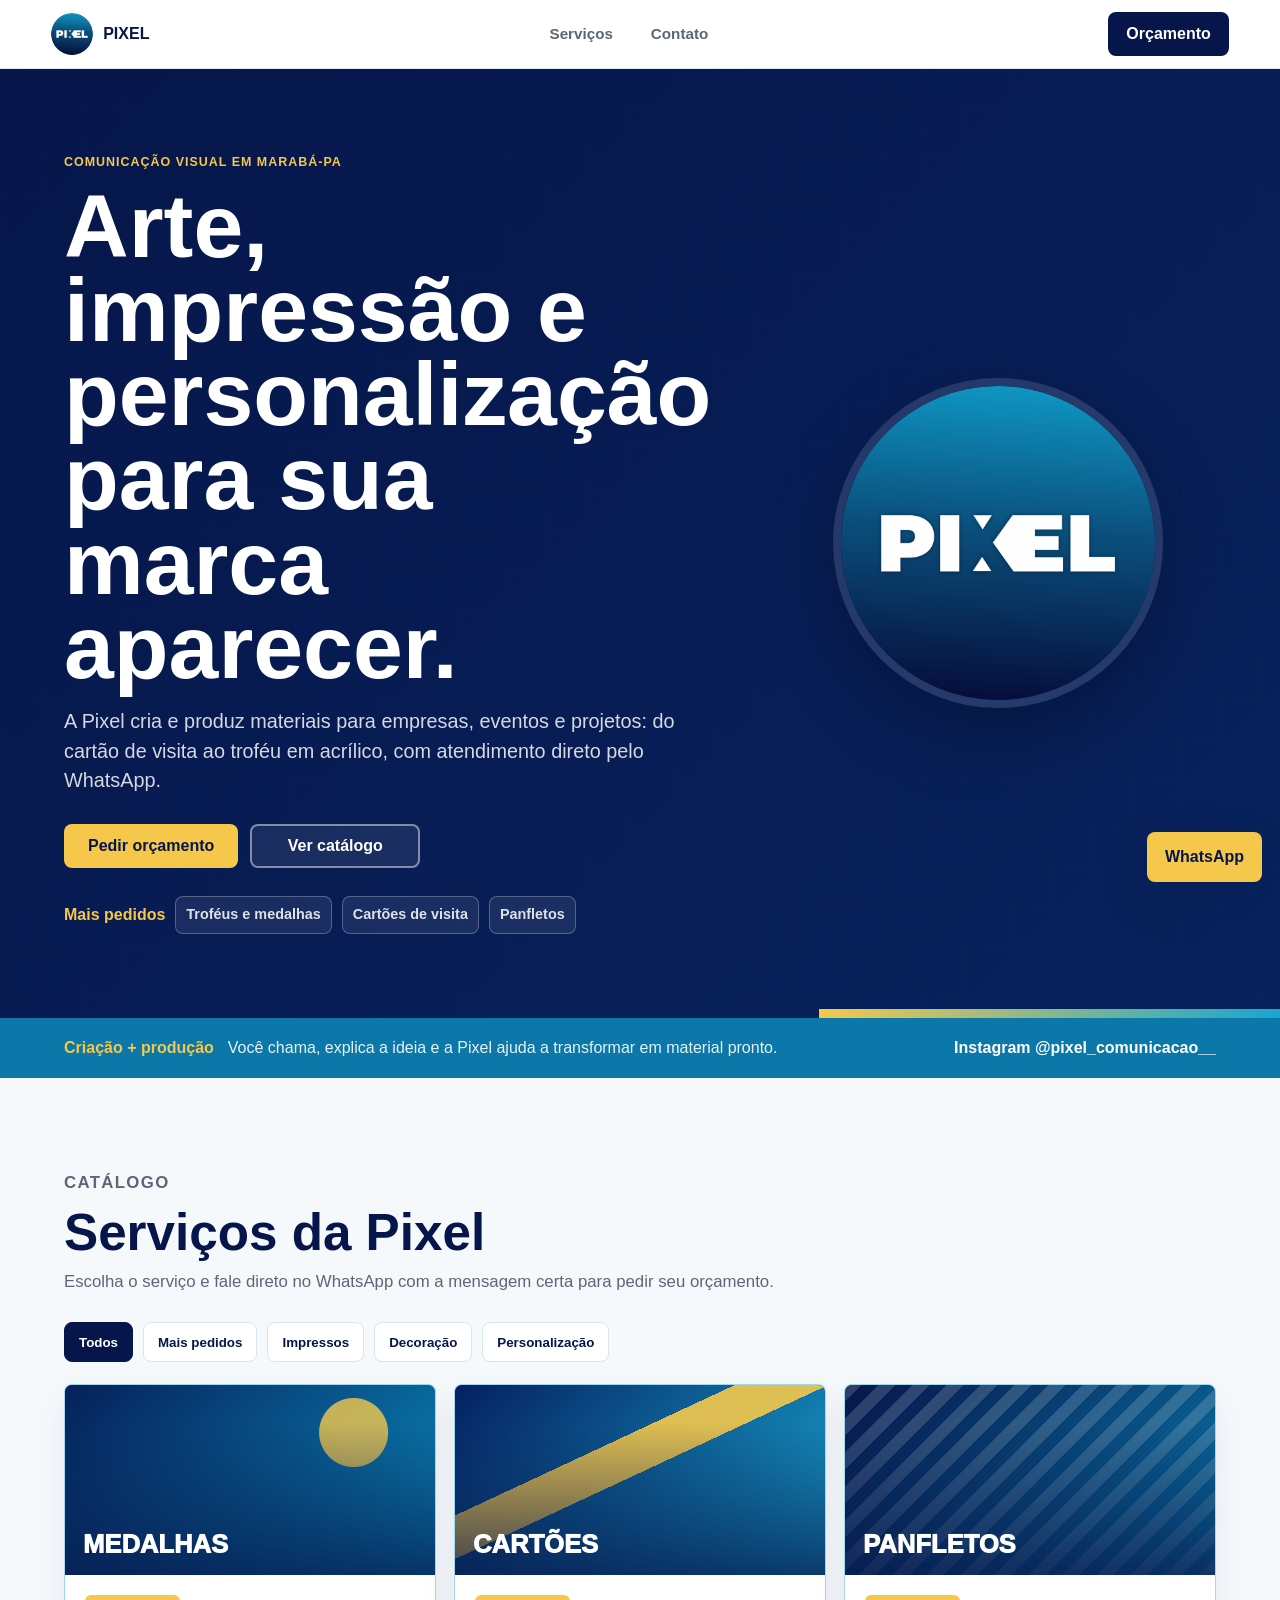
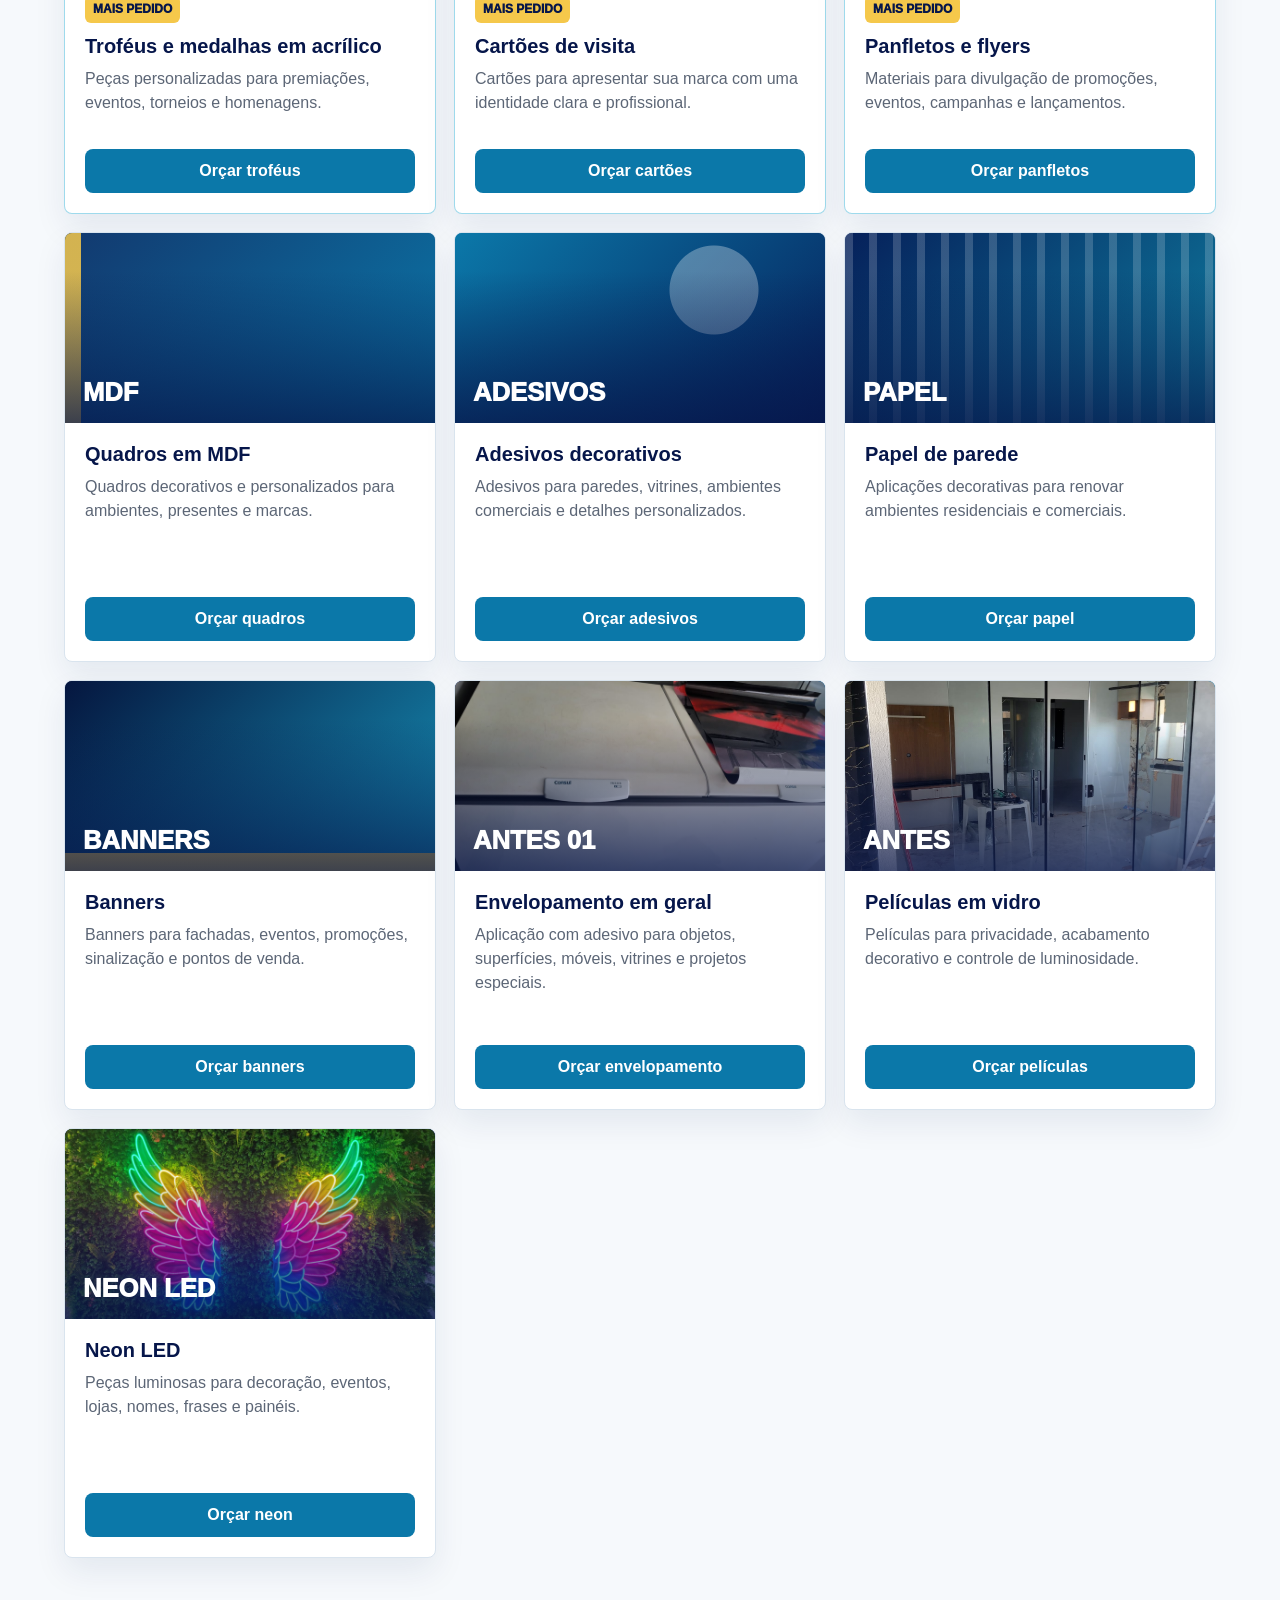
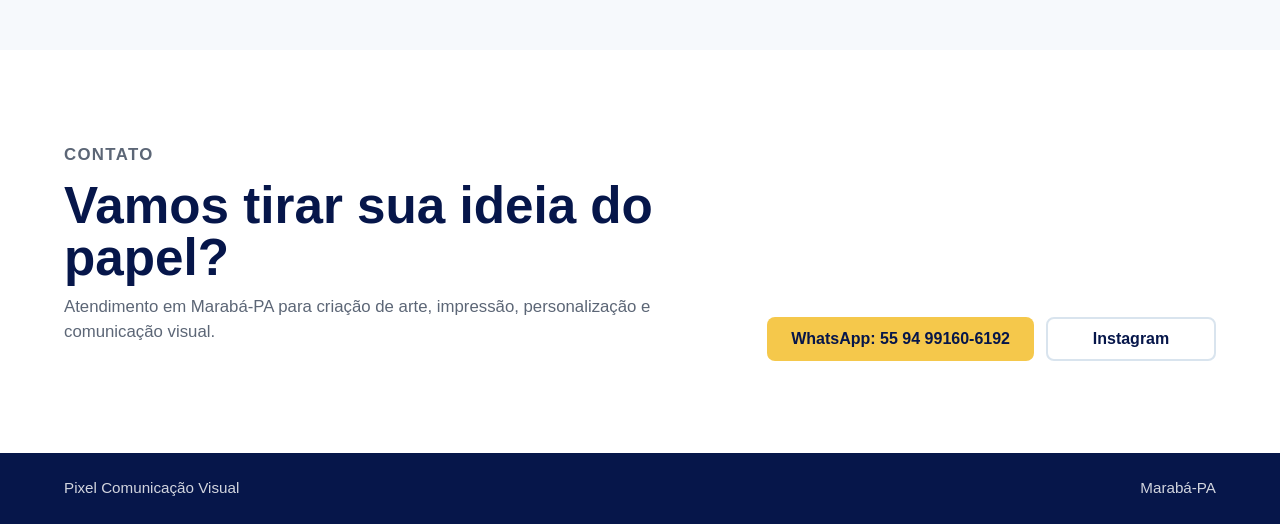
==== pixels/index.html @ 1680e347 "Add wrapping before after photos" ====
<!doctype html>
<html lang="pt-BR">
  <head>
    <meta charset="utf-8" />
    <meta name="viewport" content="width=device-width, initial-scale=1" />
    <base href="/pixels/" />
    <title>Pixel Comunicação Visual | Marabá-PA</title>
    <link rel="canonical" href="https://xnmab.tech/pixels/" />
    <meta
      name="description"
      content="Comunicação visual em Marabá-PA. Criação de arte, impressão, troféus, medalhas, cartões de visita, panfletos, adesivos, banners, envelopamento, películas e neon LED."
    />
    <meta name="theme-color" content="#06205a" />
    <meta property="og:title" content="Pixel Comunicação Visual" />
    <meta
      property="og:description"
      content="Criação, impressão e personalização para sua marca aparecer em Marabá-PA."
    />
    <meta property="og:url" content="https://xnmab.tech/pixels/" />
    <meta property="og:image" content="https://xnmab.tech/pixels/assets/logo.png" />
    <link rel="icon" href="assets/logo.png" />
    <link rel="stylesheet" href="styles.css" />
  </head>
  <body>
    <header class="site-header" aria-label="Topo do site">
      <a class="brand" href="#inicio" aria-label="Pixel Comunicação Visual">
        <img src="assets/logo.png" alt="Logo da Pixel" />
        <span>Pixel</span>
      </a>

      <nav class="main-nav" aria-label="Navegação principal">
        <a href="#servicos">Serviços</a>
        <a href="#contato">Contato</a>
      </nav>

      <a
        class="header-cta"
        href="https://wa.me/5594991606192?text=Quero%20fazer%20um%20or%C3%A7amento%20com%20a%20Pixel"
        target="_blank"
        rel="noopener"
      >
        Orçamento
      </a>
    </header>

    <main id="inicio">
      <section class="hero section-band">
        <div class="hero-content">
          <p class="eyebrow">Comunicação visual em Marabá-PA</p>
          <h1>Arte, impressão e personalização para sua marca aparecer.</h1>
          <p class="hero-copy">
            A Pixel cria e produz materiais para empresas, eventos e projetos:
            do cartão de visita ao troféu em acrílico, com atendimento direto
            pelo WhatsApp.
          </p>
          <div class="hero-actions">
            <a
              class="btn btn-primary"
              href="https://wa.me/5594991606192?text=Quero%20fazer%20um%20or%C3%A7amento%20com%20a%20Pixel"
              target="_blank"
              rel="noopener"
            >
              Pedir orçamento
            </a>
            <a class="btn btn-secondary" href="#servicos">Ver catálogo</a>
          </div>
          <div class="popular-line" aria-label="Serviços mais procurados">
            <span>Mais pedidos</span>
            <a href="#trofeus">Troféus e medalhas</a>
            <a href="#cartoes">Cartões de visita</a>
            <a href="#panfletos">Panfletos</a>
          </div>
        </div>

        <div class="hero-visual" aria-label="Identidade Pixel">
          <img src="assets/logo.png" alt="Pixel Comunicação Visual" />
        </div>
      </section>

      <section class="quick-contact section-band">
        <div>
          <strong>Criação + produção</strong>
          <span>Você chama, explica a ideia e a Pixel ajuda a transformar em material pronto.</span>
        </div>
        <a
          href="https://www.instagram.com/pixel_comunicacao__/"
          target="_blank"
          rel="noopener"
        >
          Instagram @pixel_comunicacao__
        </a>
      </section>

      <section id="servicos" class="services section-band">
        <div class="section-heading">
          <p class="eyebrow">Catálogo</p>
          <h2>Serviços da Pixel</h2>
          <p>
            Escolha o serviço e fale direto no WhatsApp com a mensagem certa
            para pedir seu orçamento.
          </p>
        </div>

        <div class="filter-bar" aria-label="Filtrar serviços">
          <button class="filter-button active" type="button" data-filter="todos">
            Todos
          </button>
          <button class="filter-button" type="button" data-filter="mais-pedidos">
            Mais pedidos
          </button>
          <button class="filter-button" type="button" data-filter="impressos">
            Impressos
          </button>
          <button class="filter-button" type="button" data-filter="decoracao">
            Decoração
          </button>
          <button class="filter-button" type="button" data-filter="personalizacao">
            Personalização
          </button>
        </div>

        <div class="service-grid">
          <article
            id="trofeus"
            class="service-card featured"
            data-category="mais-pedidos personalizacao"
          >
            <div class="service-media media-trophy" data-carousel aria-label="Fotos de troféus e medalhas">
              <div class="service-slide active">
                <span>Troféus</span>
              </div>
              <div class="service-slide">
                <span>Medalhas</span>
              </div>
              <div class="service-slide">
                <span>Acrílico</span>
              </div>
            </div>
            <div class="service-body">
              <span class="badge">Mais pedido</span>
              <h3>Troféus e medalhas em acrílico</h3>
              <p>
                Peças personalizadas para premiações, eventos, torneios e
                homenagens.
              </p>
              <a
                class="service-link"
                href="https://wa.me/5594991606192"
                target="_blank"
                rel="noopener"
                data-message="Quero fazer um orçamento de troféus e medalhas em acrílico"
              >
                Orçar troféus
              </a>
            </div>
          </article>

          <article
            id="cartoes"
            class="service-card featured"
            data-category="mais-pedidos impressos"
          >
            <div class="service-media media-card" data-carousel aria-label="Fotos de cartões de visita">
              <div class="service-slide active">
                <span>Cartões</span>
              </div>
              <div class="service-slide">
                <span>Identidade</span>
              </div>
              <div class="service-slide">
                <span>Acabamento</span>
              </div>
            </div>
            <div class="service-body">
              <span class="badge">Mais pedido</span>
              <h3>Cartões de visita</h3>
              <p>
                Cartões para apresentar sua marca com uma identidade clara e
                profissional.
              </p>
              <a
                class="service-link"
                href="https://wa.me/5594991606192"
                target="_blank"
                rel="noopener"
                data-message="Quero fazer um orçamento de cartões de visita"
              >
                Orçar cartões
              </a>
            </div>
          </article>

          <article
            id="panfletos"
            class="service-card featured"
            data-category="mais-pedidos impressos"
          >
            <div class="service-media media-flyer" data-carousel aria-label="Fotos de panfletos e flyers">
              <div class="service-slide active">
                <span>Panfletos</span>
              </div>
              <div class="service-slide">
                <span>Flyers</span>
              </div>
              <div class="service-slide">
                <span>Campanhas</span>
              </div>
            </div>
            <div class="service-body">
              <span class="badge">Mais pedido</span>
              <h3>Panfletos e flyers</h3>
              <p>
                Materiais para divulgação de promoções, eventos, campanhas e
                lançamentos.
              </p>
              <a
                class="service-link"
                href="https://wa.me/5594991606192"
                target="_blank"
                rel="noopener"
                data-message="Quero fazer um orçamento de panfletos e flyers"
              >
                Orçar panfletos
              </a>
            </div>
          </article>

          <article class="service-card" data-category="decoracao personalizacao">
            <div class="service-media media-mdf" data-carousel aria-label="Fotos de quadros em MDF">
              <div class="service-slide active">
                <span>MDF</span>
              </div>
              <div class="service-slide">
                <span>Quadros</span>
              </div>
              <div class="service-slide">
                <span>Decoração</span>
              </div>
            </div>
            <div class="service-body">
              <h3>Quadros em MDF</h3>
              <p>
                Quadros decorativos e personalizados para ambientes, presentes e
                marcas.
              </p>
              <a
                class="service-link"
                href="https://wa.me/5594991606192"
                target="_blank"
                rel="noopener"
                data-message="Quero fazer um orçamento de quadros em MDF"
              >
                Orçar quadros
              </a>
            </div>
          </article>

          <article class="service-card" data-category="decoracao">
            <div class="service-media media-sticker" data-carousel aria-label="Fotos de adesivos decorativos">
              <div class="service-slide active">
                <span>Adesivos</span>
              </div>
              <div class="service-slide">
                <span>Vitrine</span>
              </div>
              <div class="service-slide">
                <span>Ambiente</span>
              </div>
            </div>
            <div class="service-body">
              <h3>Adesivos decorativos</h3>
              <p>
                Adesivos para paredes, vitrines, ambientes comerciais e detalhes
                personalizados.
              </p>
              <a
                class="service-link"
                href="https://wa.me/5594991606192"
                target="_blank"
                rel="noopener"
                data-message="Quero fazer um orçamento de adesivos decorativos"
              >
                Orçar adesivos
              </a>
            </div>
          </article>

          <article class="service-card" data-category="decoracao">
            <div class="service-media media-wallpaper" data-carousel aria-label="Fotos de papel de parede">
              <div class="service-slide active">
                <span>Papel</span>
              </div>
              <div class="service-slide">
                <span>Parede</span>
              </div>
              <div class="service-slide">
                <span>Aplicação</span>
              </div>
            </div>
            <div class="service-body">
              <h3>Papel de parede</h3>
              <p>
                Aplicações decorativas para renovar ambientes residenciais e
                comerciais.
              </p>
              <a
                class="service-link"
                href="https://wa.me/5594991606192"
                target="_blank"
                rel="noopener"
                data-message="Quero fazer um orçamento de papel de parede"
              >
                Orçar papel
              </a>
            </div>
          </article>

          <article class="service-card" data-category="impressos">
            <div class="service-media media-banner" data-carousel aria-label="Fotos de banners">
              <div class="service-slide active">
                <span>Banners</span>
              </div>
              <div class="service-slide">
                <span>Fachadas</span>
              </div>
              <div class="service-slide">
                <span>Eventos</span>
              </div>
            </div>
            <div class="service-body">
              <h3>Banners</h3>
              <p>
                Banners para fachadas, eventos, promoções, sinalização e pontos
                de venda.
              </p>
              <a
                class="service-link"
                href="https://wa.me/5594991606192"
                target="_blank"
                rel="noopener"
                data-message="Quero fazer um orçamento de banners"
              >
                Orçar banners
              </a>
            </div>
          </article>

          <article class="service-card" data-category="personalizacao decoracao">
            <div class="service-media media-wrap" data-carousel aria-label="Fotos de envelopamento">
              <div class="service-slide active">
                <img
                  src="assets/servicos/envelopamento-freezer-antes.png"
                  alt="Freezer antes do envelopamento"
                />
                <span>Antes 01</span>
              </div>
              <div class="service-slide">
                <img
                  src="assets/servicos/envelopamento-freezer-depois.png"
                  alt="Freezer depois do envelopamento"
                />
                <span>Depois 01</span>
              </div>
              <div class="service-slide">
                <img
                  src="assets/servicos/envelopamento-mesa-antes.png"
                  alt="Mesa antes do envelopamento"
                />
                <span>Antes 02</span>
              </div>
              <div class="service-slide">
                <img
                  src="assets/servicos/envelopamento-mesa-depois.png"
                  alt="Mesa depois do envelopamento"
                />
                <span>Depois 02</span>
              </div>
            </div>
            <div class="service-body">
              <h3>Envelopamento em geral</h3>
              <p>
                Aplicação com adesivo para objetos, superfícies, móveis,
                vitrines e projetos especiais.
              </p>
              <a
                class="service-link"
                href="https://wa.me/5594991606192"
                target="_blank"
                rel="noopener"
                data-message="Quero fazer um orçamento de envelopamento com adesivo"
              >
                Orçar envelopamento
              </a>
            </div>
          </article>

          <article class="service-card" data-category="decoracao">
            <div class="service-media media-glass" data-carousel aria-label="Fotos de películas em vidro">
              <div class="service-slide active">
                <img
                  src="assets/servicos/pelicula-vidro-antes.png"
                  alt="Vidro antes da aplicação da película"
                />
                <span>Antes</span>
              </div>
              <div class="service-slide">
                <img
                  src="assets/servicos/pelicula-vidro-depois.png"
                  alt="Vidro depois da aplicação da película"
                />
                <span>Depois</span>
              </div>
            </div>
            <div class="service-body">
              <h3>Películas em vidro</h3>
              <p>
                Películas para privacidade, acabamento decorativo e controle de
                luminosidade.
              </p>
              <a
                class="service-link"
                href="https://wa.me/5594991606192"
                target="_blank"
                rel="noopener"
                data-message="Quero fazer um orçamento de películas em vidro"
              >
                Orçar películas
              </a>
            </div>
          </article>

          <article class="service-card" data-category="personalizacao decoracao">
            <div class="service-media media-neon" data-carousel aria-label="Fotos de neon LED">
              <div class="service-slide active">
                <img
                  src="assets/servicos/neon-led-asas.png"
                  alt="Asas coloridas em neon LED"
                />
                <span>Neon LED</span>
              </div>
              <div class="service-slide">
                <img
                  src="assets/servicos/neon-led-placa.png"
                  alt="Letreiro em neon LED vermelho"
                />
                <span>Letreiro</span>
              </div>
            </div>
            <div class="service-body">
              <h3>Neon LED</h3>
              <p>
                Peças luminosas para decoração, eventos, lojas, nomes, frases e
                painéis.
              </p>
              <a
                class="service-link"
                href="https://wa.me/5594991606192"
                target="_blank"
                rel="noopener"
                data-message="Quero fazer um orçamento de neon LED"
              >
                Orçar neon
              </a>
            </div>
          </article>
        </div>
      </section>


      <section id="contato" class="contact section-band">
        <div class="contact-copy">
          <p class="eyebrow">Contato</p>
          <h2>Vamos tirar sua ideia do papel?</h2>
          <p>
            Atendimento em Marabá-PA para criação de arte, impressão,
            personalização e comunicação visual.
          </p>
        </div>
        <div class="contact-actions">
          <a
            class="btn btn-primary"
            href="https://wa.me/5594991606192?text=Quero%20fazer%20um%20or%C3%A7amento%20com%20a%20Pixel"
            target="_blank"
            rel="noopener"
          >
            WhatsApp: 55 94 99160-6192
          </a>
          <a
            class="btn btn-secondary"
            href="https://www.instagram.com/pixel_comunicacao__/"
            target="_blank"
            rel="noopener"
          >
            Instagram
          </a>
        </div>
      </section>
    </main>

    <a
      class="floating-whatsapp"
      href="https://wa.me/5594991606192?text=Quero%20fazer%20um%20or%C3%A7amento%20com%20a%20Pixel"
      target="_blank"
      rel="noopener"
      aria-label="Chamar a Pixel no WhatsApp"
    >
      WhatsApp
    </a>

    <footer class="site-footer">
      <span>Pixel Comunicação Visual</span>
      <span>Marabá-PA</span>
    </footer>

    <script src="script.js"></script>
  </body>
</html>
---- pixels/styles.css ----
:root {
  --navy-950: #06164a;
  --navy-900: #08245f;
  --blue-700: #0b78a9;
  --cyan-500: #18a6d1;
  --cyan-100: #e7f8fd;
  --yellow-400: #f5c84b;
  --ink: #111827;
  --muted: #5c6676;
  --line: #d9e4ee;
  --paper: #f6f9fc;
  --white: #ffffff;
  --shadow: 0 18px 50px rgba(6, 22, 74, 0.14);
}

* {
  box-sizing: border-box;
}

html {
  scroll-behavior: smooth;
}

section,
article {
  scroll-margin-top: 82px;
}

body {
  margin: 0;
  color: var(--ink);
  background: var(--paper);
  font-family: Inter, Avenir, "Segoe UI", Arial, sans-serif;
  line-height: 1.5;
}

img {
  display: block;
  max-width: 100%;
}

a {
  color: inherit;
  text-decoration: none;
}

button,
a {
  -webkit-tap-highlight-color: transparent;
}

:focus-visible {
  outline: 3px solid rgba(245, 200, 75, 0.9);
  outline-offset: 3px;
}

.site-header {
  position: sticky;
  top: 0;
  z-index: 20;
  display: grid;
  grid-template-columns: auto 1fr auto;
  align-items: center;
  gap: 24px;
  padding: 12px clamp(16px, 4vw, 56px);
  background: rgba(255, 255, 255, 0.94);
  border-bottom: 1px solid rgba(217, 228, 238, 0.85);
  backdrop-filter: blur(14px);
}

.brand {
  display: inline-flex;
  align-items: center;
  gap: 10px;
  min-width: 0;
  color: var(--navy-950);
  font-weight: 900;
  letter-spacing: 0;
  text-transform: uppercase;
}

.brand img {
  width: 42px;
  height: 42px;
  border-radius: 50%;
  object-fit: cover;
}

.brand span {
  font-size: 1rem;
}

.main-nav {
  display: flex;
  justify-content: center;
  gap: clamp(16px, 3vw, 34px);
  color: var(--muted);
  font-size: 0.95rem;
  font-weight: 700;
}

.main-nav a {
  padding: 8px 2px;
}

.main-nav a:hover {
  color: var(--blue-700);
}

.header-cta,
.btn,
.service-link,
.filter-button,
.floating-whatsapp {
  display: inline-flex;
  align-items: center;
  justify-content: center;
  min-height: 44px;
  border-radius: 8px;
  font-weight: 800;
}

.header-cta {
  padding: 0 18px;
  color: var(--white);
  background: var(--navy-950);
}

.section-band {
  padding-inline: clamp(18px, 5vw, 72px);
}

.hero {
  position: relative;
  display: grid;
  grid-template-columns: minmax(0, 1.03fr) minmax(280px, 0.7fr);
  gap: clamp(28px, 6vw, 82px);
  align-items: center;
  min-height: 72vh;
  padding-block: clamp(34px, 7vw, 84px);
  overflow: hidden;
  color: var(--white);
  background:
    linear-gradient(135deg, rgba(6, 22, 74, 0.94), rgba(8, 36, 95, 0.88)),
    linear-gradient(90deg, rgba(255, 255, 255, 0.07) 1px, transparent 1px),
    linear-gradient(0deg, rgba(255, 255, 255, 0.06) 1px, transparent 1px),
    var(--navy-950);
  background-size: auto, 42px 42px, 42px 42px, auto;
}

.hero::after {
  content: "";
  position: absolute;
  right: 0;
  bottom: 0;
  width: 36vw;
  min-width: 260px;
  height: 9px;
  background: linear-gradient(90deg, var(--yellow-400), var(--cyan-500));
}

.hero-content,
.hero-visual {
  position: relative;
  z-index: 1;
}

.eyebrow {
  margin: 0 0 12px;
  color: var(--cyan-500);
  font-size: 0.78rem;
  font-weight: 900;
  letter-spacing: 0.08em;
  text-transform: uppercase;
}

.hero .eyebrow {
  color: var(--yellow-400);
}

h1,
h2,
h3,
p {
  margin-top: 0;
}

h1 {
  max-width: 870px;
  margin-bottom: 18px;
  font-size: clamp(2.45rem, 7vw, 5.9rem);
  line-height: 0.94;
  letter-spacing: 0;
}

.hero-copy {
  max-width: 680px;
  margin-bottom: 28px;
  color: rgba(255, 255, 255, 0.83);
  font-size: clamp(1rem, 2vw, 1.24rem);
}

.hero-actions,
.contact-actions {
  display: flex;
  flex-wrap: wrap;
  gap: 12px;
}

.btn {
  min-width: 170px;
  padding: 0 22px;
  border: 2px solid transparent;
  transition:
    transform 180ms ease,
    border-color 180ms ease,
    background 180ms ease;
}

.btn:hover,
.service-link:hover,
.header-cta:hover,
.floating-whatsapp:hover {
  transform: translateY(-2px);
}

.btn-primary {
  color: var(--navy-950);
  background: var(--yellow-400);
}

.btn-secondary {
  color: var(--white);
  border-color: rgba(255, 255, 255, 0.45);
  background: rgba(255, 255, 255, 0.08);
}

.popular-line {
  display: flex;
  flex-wrap: wrap;
  align-items: center;
  gap: 10px;
  margin-top: 28px;
  color: rgba(255, 255, 255, 0.86);
}

.popular-line span {
  color: var(--yellow-400);
  font-weight: 900;
}

.popular-line a {
  padding: 7px 10px;
  border: 1px solid rgba(255, 255, 255, 0.26);
  border-radius: 8px;
  background: rgba(255, 255, 255, 0.08);
  font-size: 0.9rem;
  font-weight: 800;
}

.hero-visual {
  display: grid;
  justify-items: center;
  gap: 18px;
}

.hero-visual img {
  width: min(330px, 74vw);
  aspect-ratio: 1;
  border: 8px solid rgba(255, 255, 255, 0.12);
  border-radius: 50%;
  object-fit: cover;
  box-shadow: 0 28px 70px rgba(0, 0, 0, 0.25);
}

.quick-contact {
  display: flex;
  justify-content: space-between;
  align-items: center;
  gap: 24px;
  padding-block: 18px;
  color: var(--white);
  background: var(--blue-700);
}

.quick-contact div {
  display: flex;
  flex-wrap: wrap;
  gap: 8px 14px;
}

.quick-contact strong {
  color: var(--yellow-400);
  font-weight: 900;
}

.quick-contact span {
  color: rgba(255, 255, 255, 0.9);
}

.quick-contact a {
  flex: 0 0 auto;
  font-weight: 900;
}

.services,
.contact {
  padding-block: clamp(46px, 8vw, 92px);
}

.section-heading {
  max-width: 760px;
  margin-bottom: 28px;
}

.section-heading h2,
.contact-copy h2 {
  margin-bottom: 10px;
  color: var(--navy-950);
  font-size: clamp(2rem, 4vw, 3.4rem);
  line-height: 1.02;
  letter-spacing: 0;
}

.section-heading p,
.contact-copy p {
  color: var(--muted);
  font-size: 1.05rem;
}

.filter-bar {
  display: flex;
  flex-wrap: wrap;
  gap: 10px;
  margin-bottom: 22px;
}

.filter-button {
  min-height: 40px;
  padding: 0 14px;
  color: var(--navy-950);
  border: 1px solid var(--line);
  background: var(--white);
  cursor: pointer;
}

.filter-button.active,
.filter-button:hover {
  color: var(--white);
  border-color: var(--navy-950);
  background: var(--navy-950);
}

.service-grid {
  display: grid;
  grid-template-columns: repeat(3, minmax(0, 1fr));
  gap: 18px;
}

.service-card {
  display: grid;
  grid-template-rows: 190px 1fr;
  min-height: 430px;
  overflow: hidden;
  border: 1px solid var(--line);
  border-radius: 8px;
  background: var(--white);
  box-shadow: 0 14px 32px rgba(8, 36, 95, 0.08);
  transition:
    transform 180ms ease,
    box-shadow 180ms ease;
}

.service-card:hover {
  transform: translateY(-4px);
  box-shadow: var(--shadow);
}

.service-card.hidden {
  display: none;
}

.service-card.featured {
  border-color: rgba(24, 166, 209, 0.42);
}

.service-media {
  position: relative;
  min-width: 0;
  overflow: hidden;
  color: var(--white);
  background: linear-gradient(135deg, var(--navy-900), var(--blue-700));
}

.service-slide {
  position: absolute;
  inset: 0;
  display: flex;
  align-items: flex-end;
  padding: 18px;
  opacity: 0;
  transform: scale(1.04);
  transition:
    opacity 650ms ease,
    transform 900ms ease;
  background: inherit;
}

.service-slide.active {
  opacity: 1;
  transform: scale(1);
}

.service-slide img {
  position: absolute;
  inset: 0;
  width: 100%;
  height: 100%;
  object-fit: cover;
}

.service-slide::after {
  content: "";
  position: absolute;
  inset: 0;
  background: linear-gradient(180deg, transparent 20%, rgba(6, 22, 74, 0.74));
}

.service-slide span {
  position: relative;
  z-index: 1;
  max-width: 100%;
  font-size: clamp(1.25rem, 2vw, 2rem);
  font-weight: 950;
  line-height: 1;
  letter-spacing: 0;
  overflow-wrap: anywhere;
  text-transform: uppercase;
}

.media-trophy {
  background:
    radial-gradient(circle at 78% 25%, rgba(245, 200, 75, 0.8) 0 34px, transparent 35px),
    linear-gradient(135deg, #06205a, #0a8abb);
}

.media-card {
  background:
    linear-gradient(155deg, transparent 0 36%, rgba(245, 200, 75, 0.9) 36% 48%, transparent 48%),
    linear-gradient(135deg, #052060, #18a6d1);
}

.media-flyer {
  background:
    repeating-linear-gradient(135deg, rgba(255, 255, 255, 0.16) 0 12px, transparent 12px 24px),
    linear-gradient(135deg, #06164a, #0b78a9);
}

.media-mdf {
  background:
    linear-gradient(90deg, rgba(245, 200, 75, 0.85) 0 16px, transparent 16px),
    linear-gradient(135deg, #12396f, #0b78a9);
}

.media-sticker {
  background:
    radial-gradient(circle at 70% 30%, rgba(255, 255, 255, 0.3) 0 44px, transparent 45px),
    linear-gradient(135deg, #0b78a9, #06205a);
}

.media-wallpaper {
  background:
    repeating-linear-gradient(90deg, rgba(255, 255, 255, 0.18) 0 8px, transparent 8px 24px),
    linear-gradient(135deg, #06205a, #0f7fa2);
}

.media-banner {
  background:
    linear-gradient(0deg, rgba(245, 200, 75, 0.9) 0 18px, transparent 18px),
    linear-gradient(135deg, #05163f, #168fb5);
}

.media-wrap {
  background:
    linear-gradient(120deg, rgba(255, 255, 255, 0.2) 0 18%, transparent 18% 30%, rgba(245, 200, 75, 0.75) 30% 40%, transparent 40%),
    linear-gradient(135deg, #06164a, #0b78a9);
}

.media-glass {
  background:
    linear-gradient(125deg, rgba(255, 255, 255, 0.34) 0 22%, transparent 22% 36%, rgba(255, 255, 255, 0.18) 36% 58%, transparent 58%),
    linear-gradient(135deg, #08245f, #18a6d1);
}

.media-neon {
  background:
    radial-gradient(circle at 68% 34%, rgba(245, 200, 75, 0.9) 0 28px, transparent 29px),
    radial-gradient(circle at 78% 52%, rgba(24, 166, 209, 0.9) 0 22px, transparent 23px),
    linear-gradient(135deg, #051033, #08245f);
}

.service-body {
  display: flex;
  flex-direction: column;
  min-width: 0;
  padding: 20px;
}

.badge {
  align-self: flex-start;
  margin-bottom: 12px;
  padding: 5px 8px;
  color: var(--navy-950);
  border-radius: 6px;
  background: var(--yellow-400);
  font-size: 0.75rem;
  font-weight: 950;
  text-transform: uppercase;
}

.service-body h3 {
  margin-bottom: 9px;
  color: var(--navy-950);
  font-size: 1.25rem;
  line-height: 1.14;
}

.service-body p {
  margin-bottom: 18px;
  color: var(--muted);
}

.service-link {
  width: 100%;
  margin-top: auto;
  padding: 0 14px;
  color: var(--white);
  background: var(--blue-700);
  transition:
    transform 180ms ease,
    background 180ms ease;
}

.service-link:hover {
  background: var(--navy-950);
}

.contact {
  display: grid;
  grid-template-columns: minmax(0, 1fr) auto;
  gap: 24px;
  align-items: end;
  background: var(--white);
}

.contact .btn-secondary {
  color: var(--navy-950);
  border-color: var(--line);
  background: var(--white);
}

.site-footer {
  display: flex;
  justify-content: space-between;
  gap: 18px;
  padding: 24px clamp(18px, 5vw, 72px);
  color: rgba(255, 255, 255, 0.82);
  background: var(--navy-950);
  font-size: 0.95rem;
}

.floating-whatsapp {
  position: fixed;
  right: 18px;
  bottom: 18px;
  z-index: 30;
  min-height: 50px;
  padding: 0 18px;
  color: var(--navy-950);
  background: var(--yellow-400);
  box-shadow: var(--shadow);
}

@media (max-width: 980px) {
  .site-header {
    grid-template-columns: 1fr auto;
  }

  .main-nav {
    display: none;
  }

  .hero {
    grid-template-columns: 1fr;
    min-height: auto;
  }

  .hero-visual {
    justify-self: start;
  }

  .hero-visual img {
    width: min(230px, 58vw);
  }

  .service-grid,

  .contact {
    grid-template-columns: 1fr;
  }
}

@media (max-width: 680px) {
  .site-header {
    gap: 10px;
    padding-block: 10px;
  }

  .brand span {
    display: none;
  }

  .header-cta {
    min-height: 40px;
    padding-inline: 12px;
  }

  .hero {
    gap: 22px;
    padding-block: 32px 42px;
  }

  h1 {
    font-size: clamp(2.2rem, 13vw, 3.5rem);
  }

  .hero-copy {
    margin-bottom: 22px;
  }

  .hero-actions,
  .contact-actions {
    display: grid;
    grid-template-columns: 1fr;
  }

  .btn {
    width: 100%;
  }

  .popular-line {
    gap: 8px;
    margin-top: 22px;
  }

  .popular-line span {
    width: 100%;
  }

  .quick-contact {
    align-items: flex-start;
    flex-direction: column;
  }

  .filter-bar {
    display: grid;
    grid-template-columns: repeat(2, minmax(0, 1fr));
  }

  .filter-button {
    width: 100%;
  }

  .service-grid,

  .service-card {
    grid-template-rows: 170px 1fr;
    min-height: 400px;
  }


  .site-footer {
    flex-direction: column;
  }

  .floating-whatsapp {
    right: 12px;
    bottom: 12px;
    min-height: 46px;
    padding-inline: 14px;
  }
}
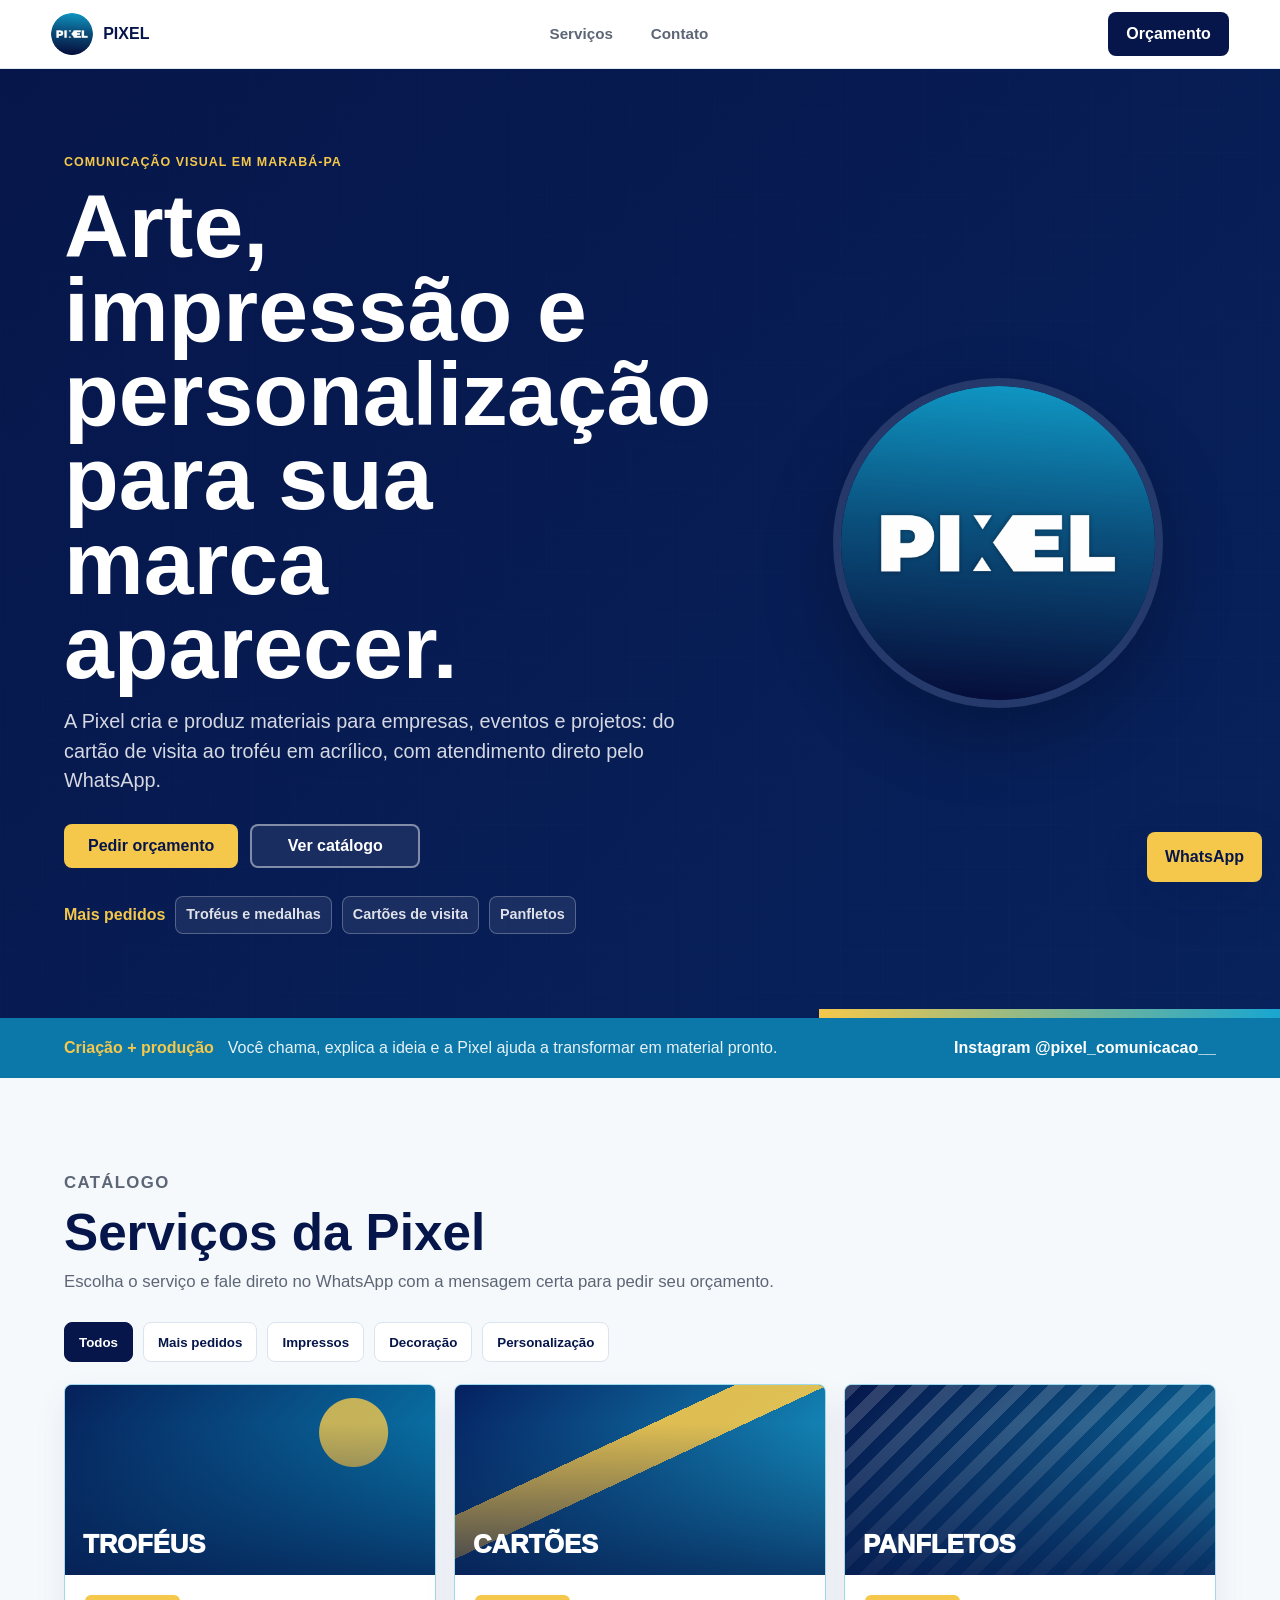
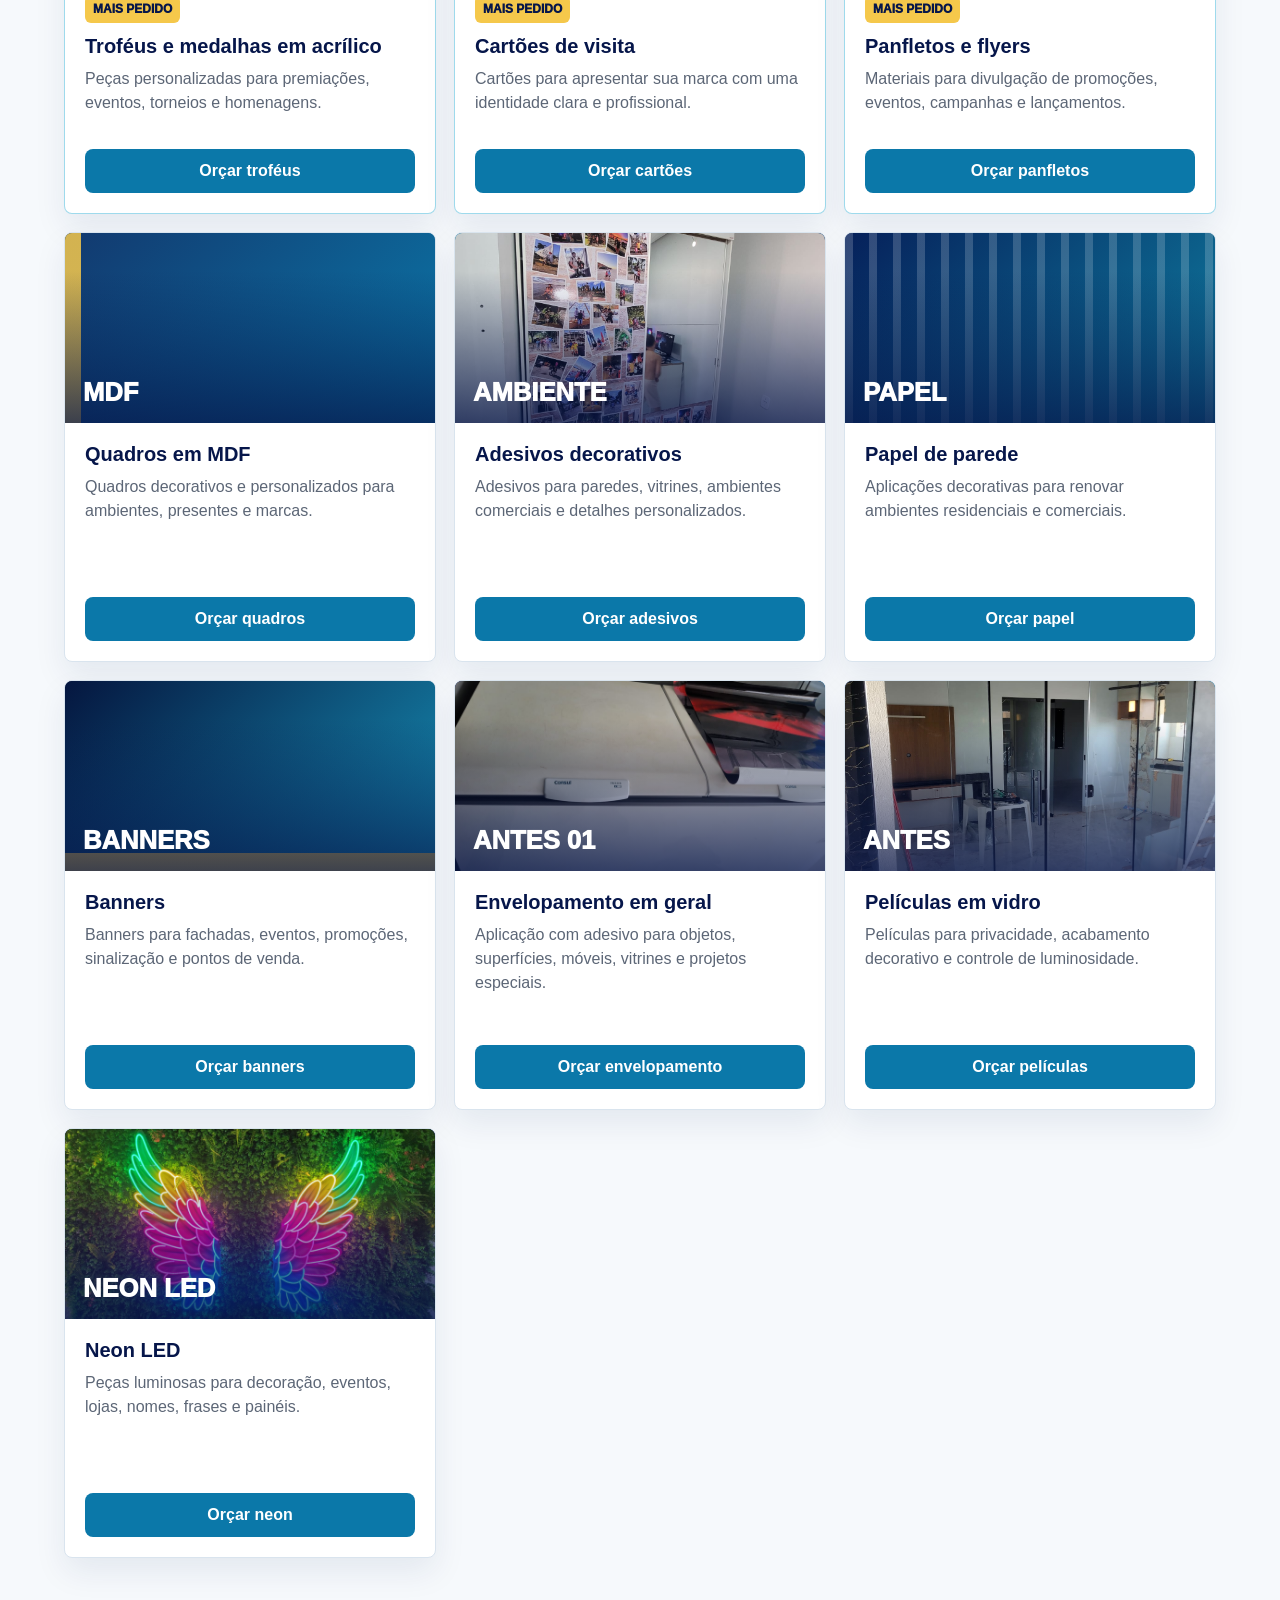
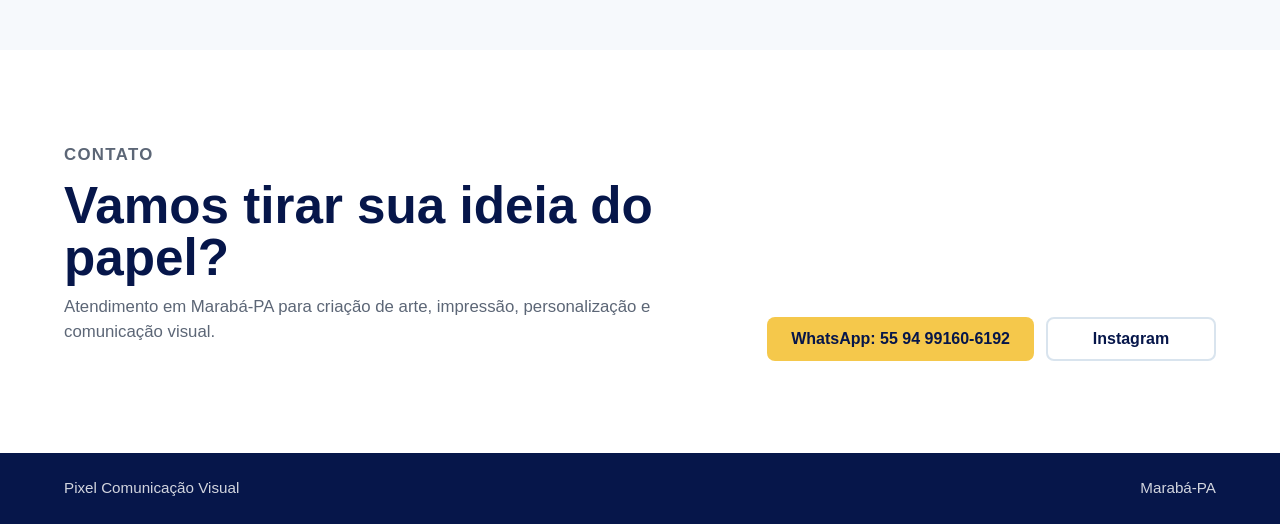
==== commit f082de50: "Add decorative sticker example photos" ====
--- a/pixels/index.html
+++ b/pixels/index.html
@@ -258,13 +258,25 @@
           <article class="service-card" data-category="decoracao">
             <div class="service-media media-sticker" data-carousel aria-label="Fotos de adesivos decorativos">
               <div class="service-slide active">
-                <span>Adesivos</span>
-              </div>
-              <div class="service-slide">
+                <img
+                  src="assets/servicos/adesivo-decorativo-guarda-roupa.png"
+                  alt="Adesivo decorativo aplicado em guarda-roupa"
+                />
+                <span>Ambiente</span>
+              </div>
+              <div class="service-slide">
+                <img
+                  src="assets/servicos/adesivo-decorativo-banho-tosa.png"
+                  alt="Adesivo decorativo em vidro de banho e tosa"
+                />
+                <span>Comercial</span>
+              </div>
+              <div class="service-slide">
+                <img
+                  src="assets/servicos/adesivo-decorativo-dia-maes.png"
+                  alt="Adesivo decorativo de dia das maes aplicado em vitrine"
+                />
                 <span>Vitrine</span>
-              </div>
-              <div class="service-slide">
-                <span>Ambiente</span>
               </div>
             </div>
             <div class="service-body">
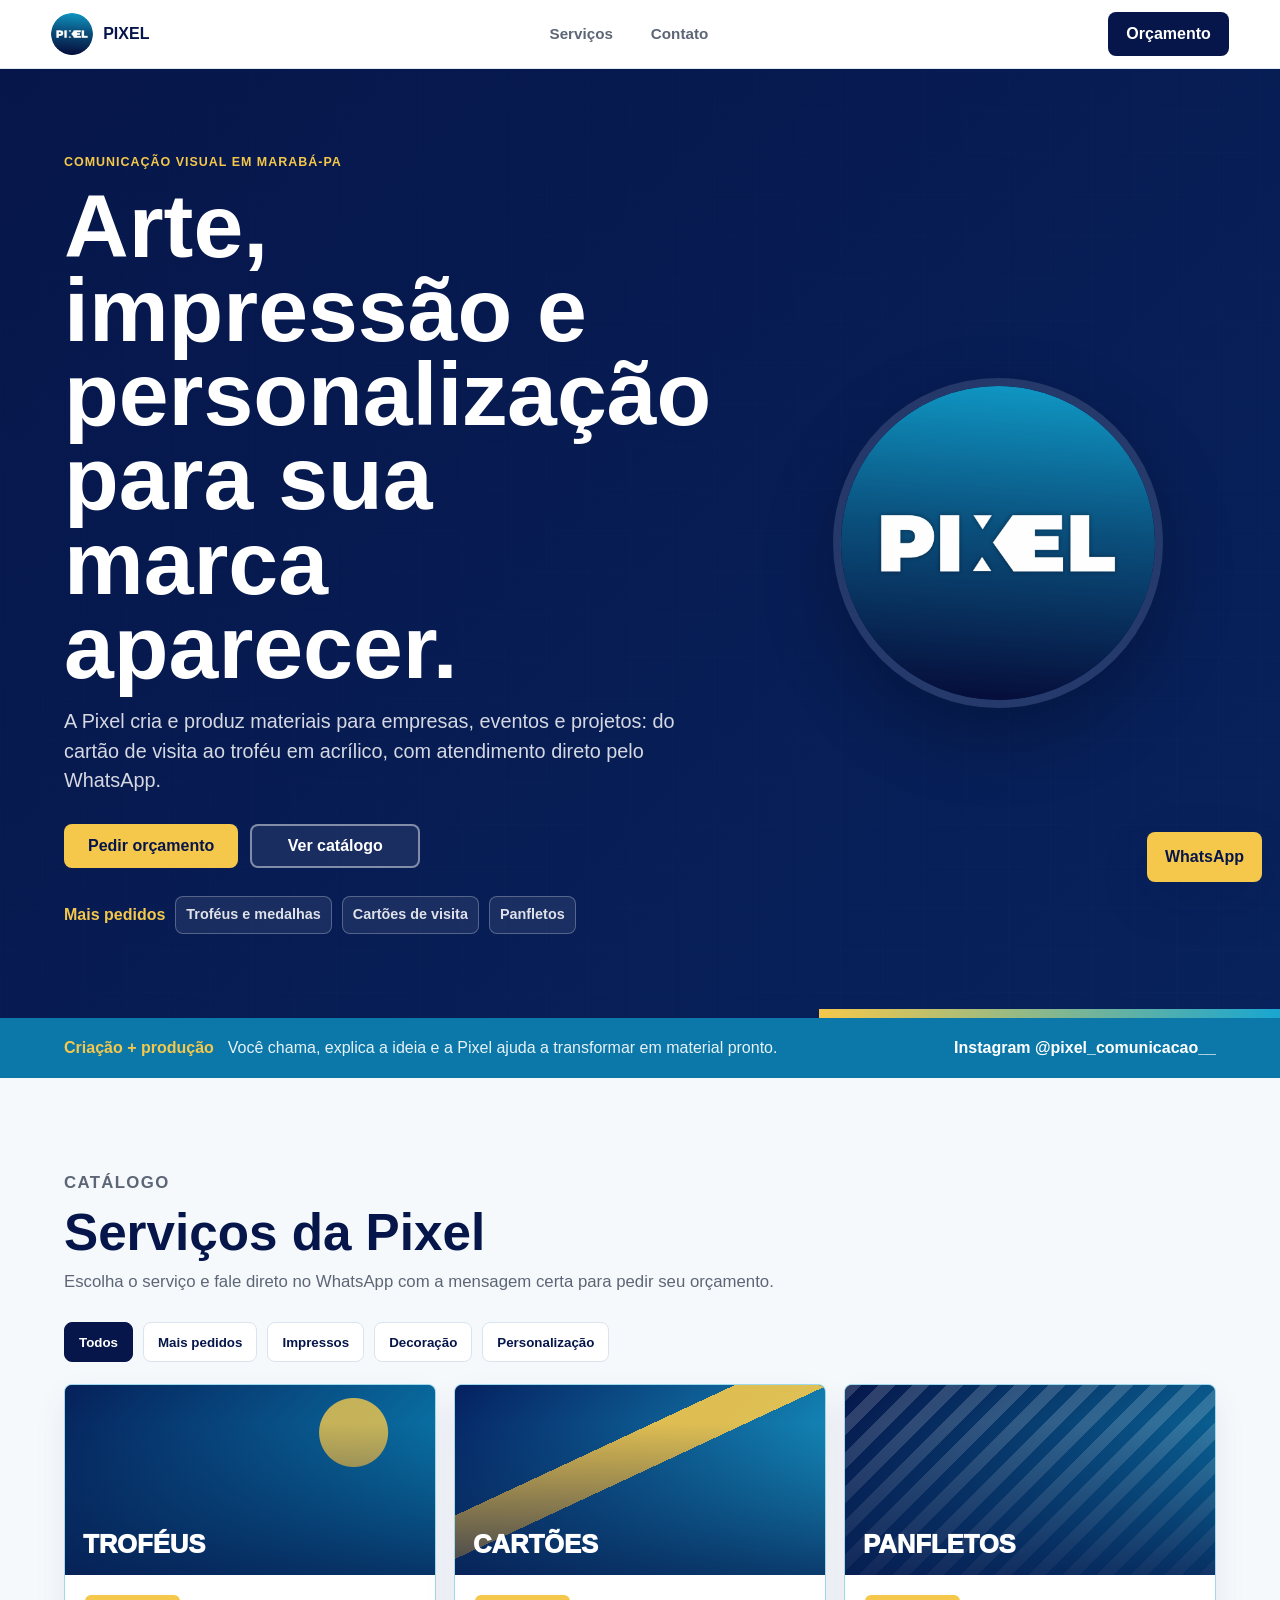
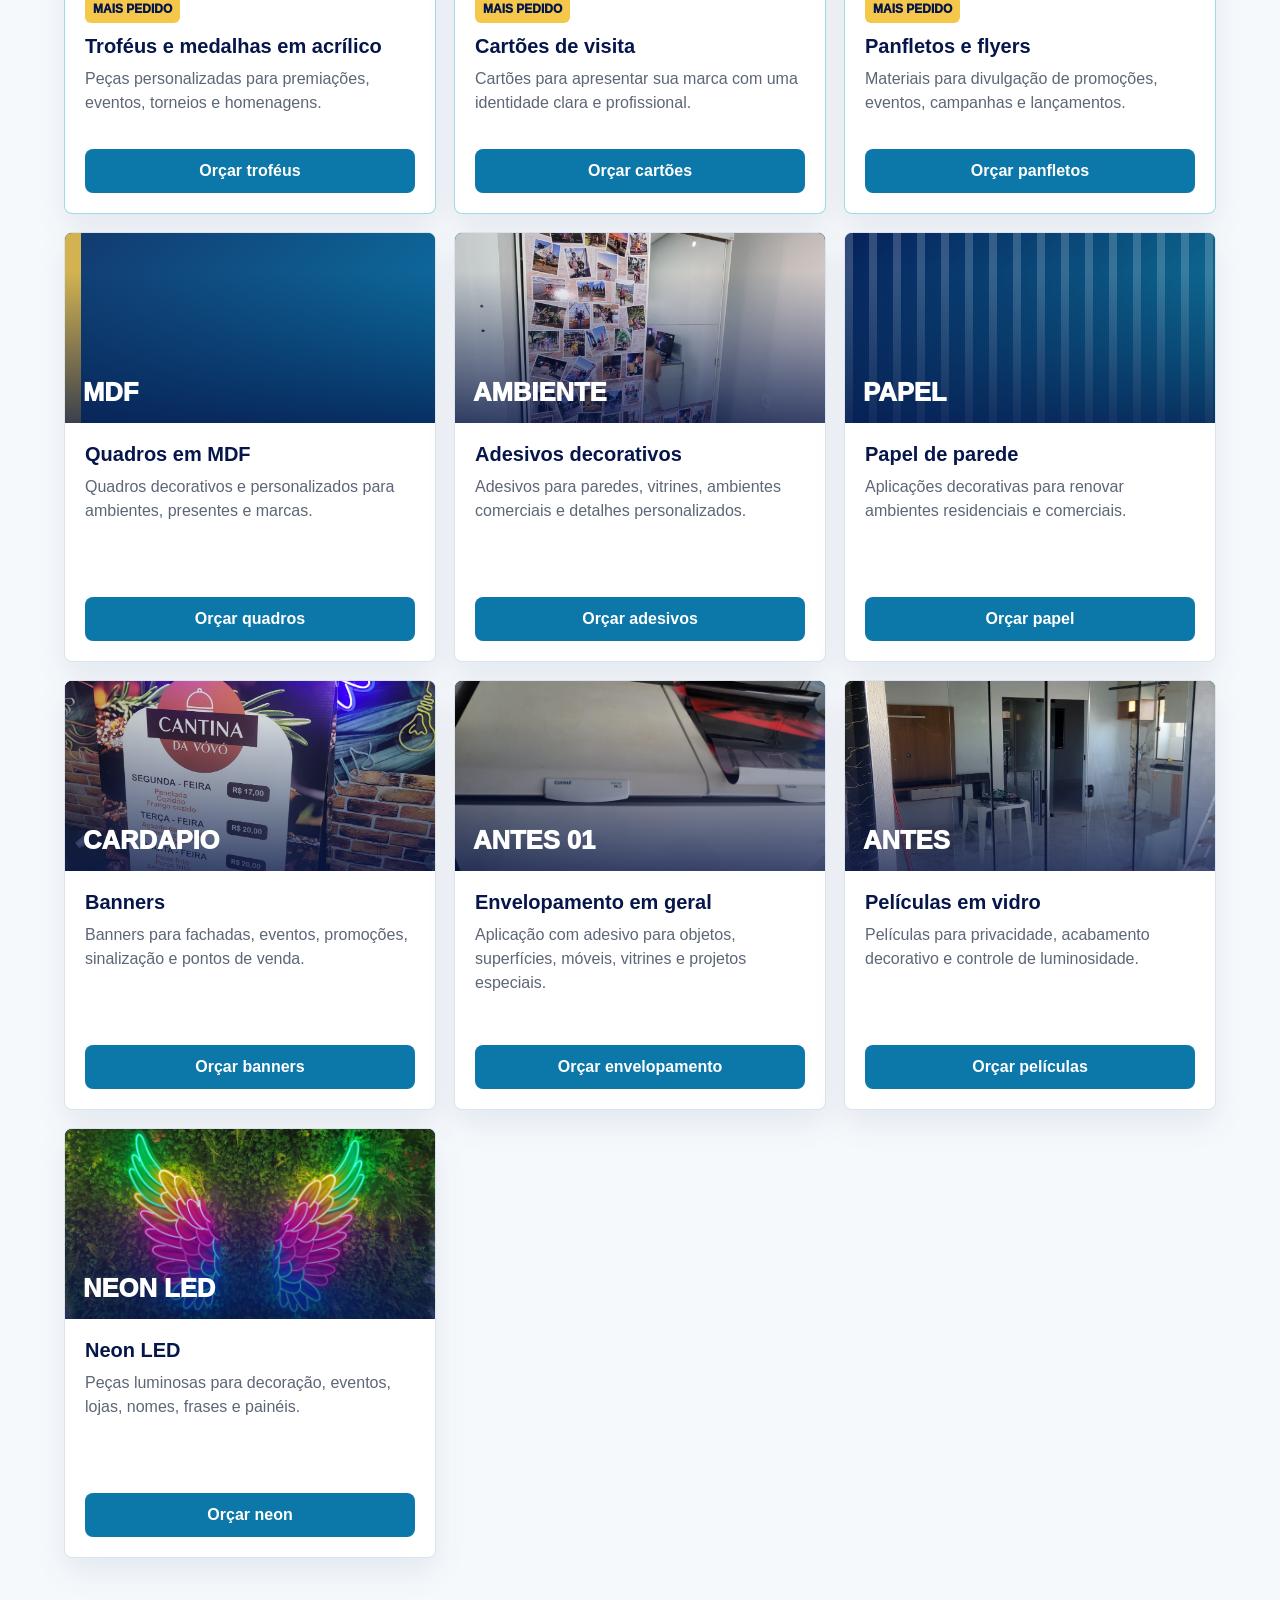
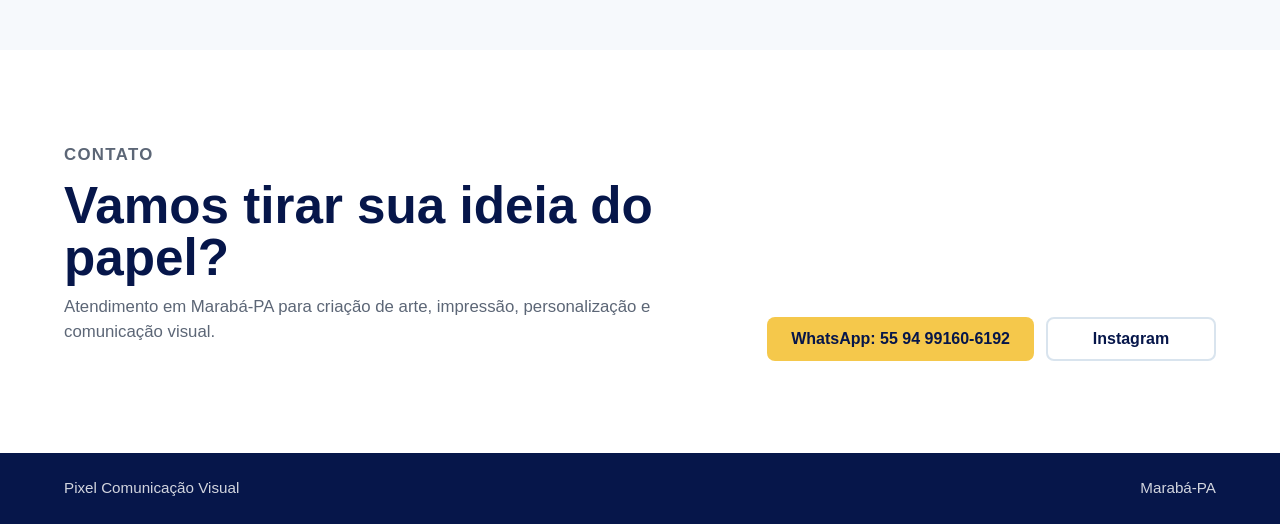
==== commit 6ee2bdcf: "Add banner example photos" ====
--- a/pixels/index.html
+++ b/pixels/index.html
@@ -330,13 +330,18 @@
           <article class="service-card" data-category="impressos">
             <div class="service-media media-banner" data-carousel aria-label="Fotos de banners">
               <div class="service-slide active">
-                <span>Banners</span>
-              </div>
-              <div class="service-slide">
-                <span>Fachadas</span>
-              </div>
-              <div class="service-slide">
-                <span>Eventos</span>
+                <img
+                  src="assets/servicos/banner-cantina-vovo.png"
+                  alt="Banner de cardapio Cantina da Vovo"
+                />
+                <span>Cardapio</span>
+              </div>
+              <div class="service-slide">
+                <img
+                  src="assets/servicos/banner-banho-tosa-sol.png"
+                  alt="Banner de fachada Banho e Tosa da Sol"
+                />
+                <span>Fachada</span>
               </div>
             </div>
             <div class="service-body">
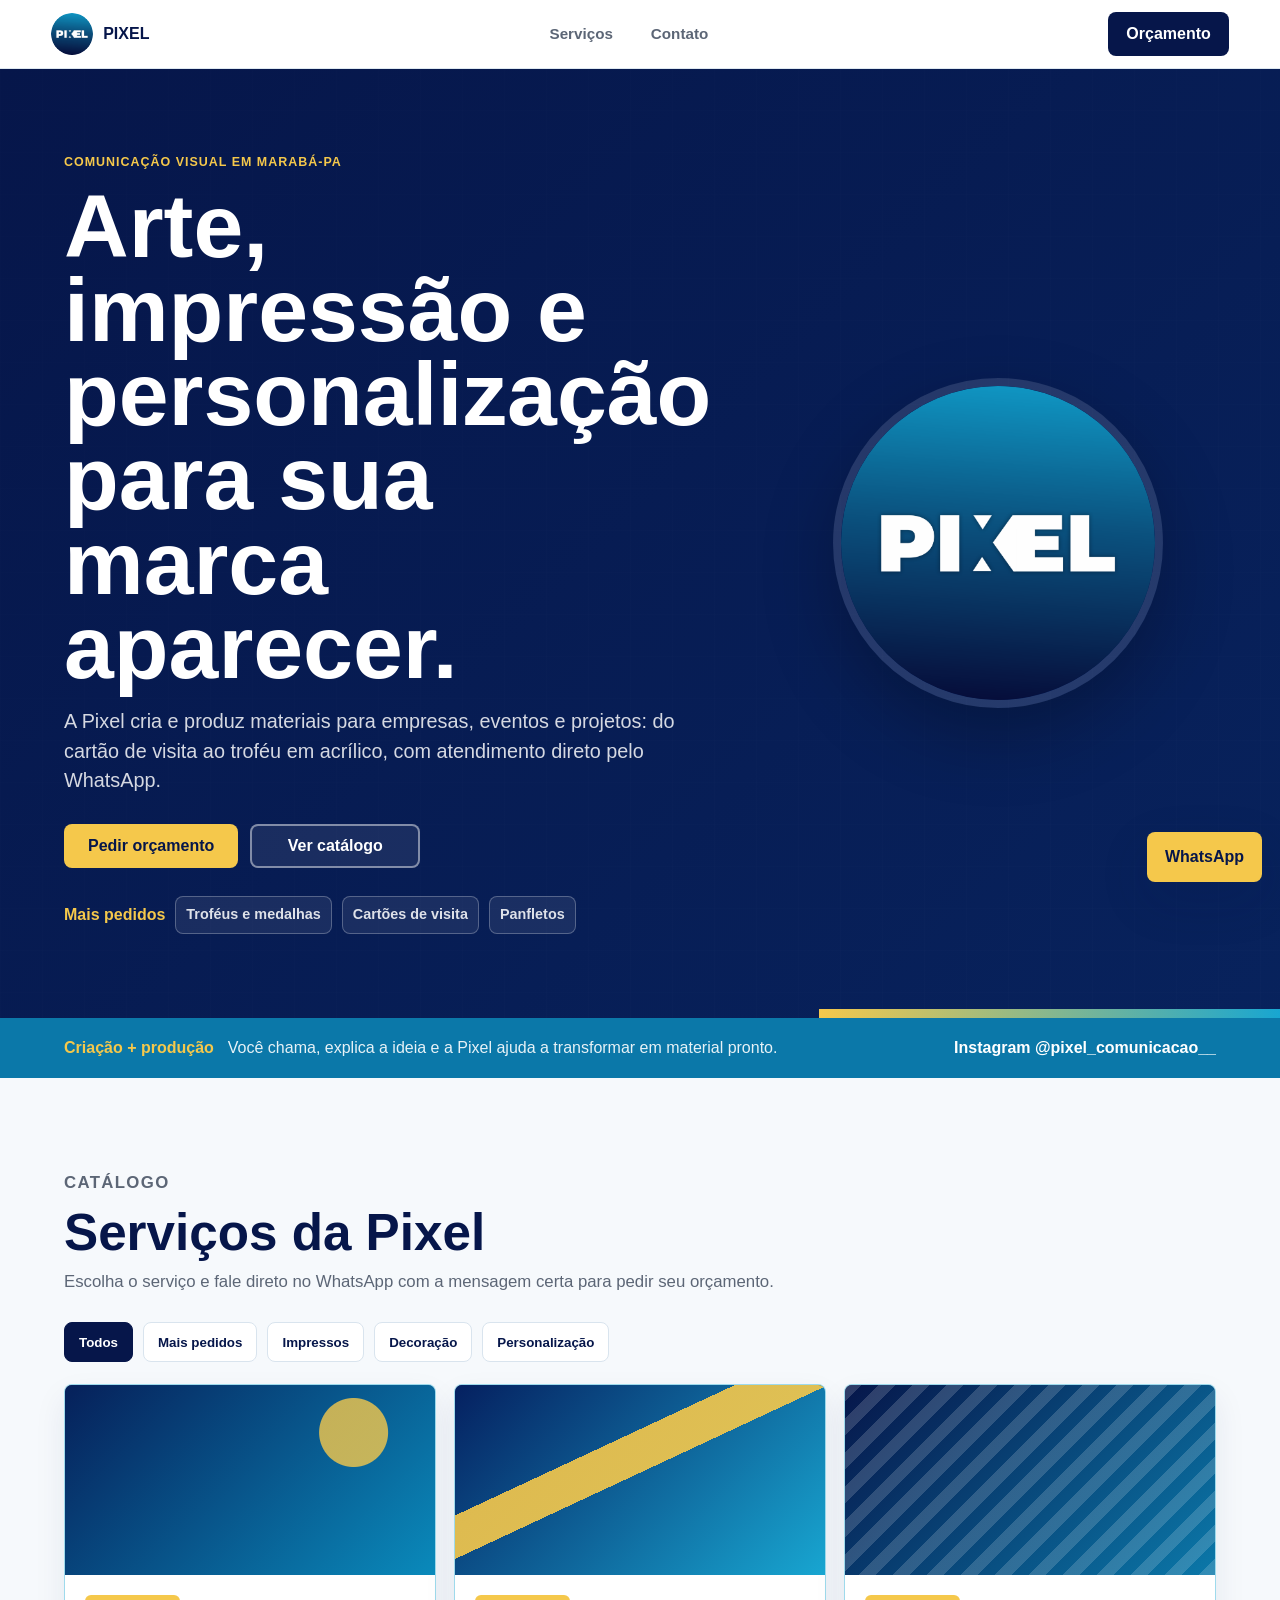
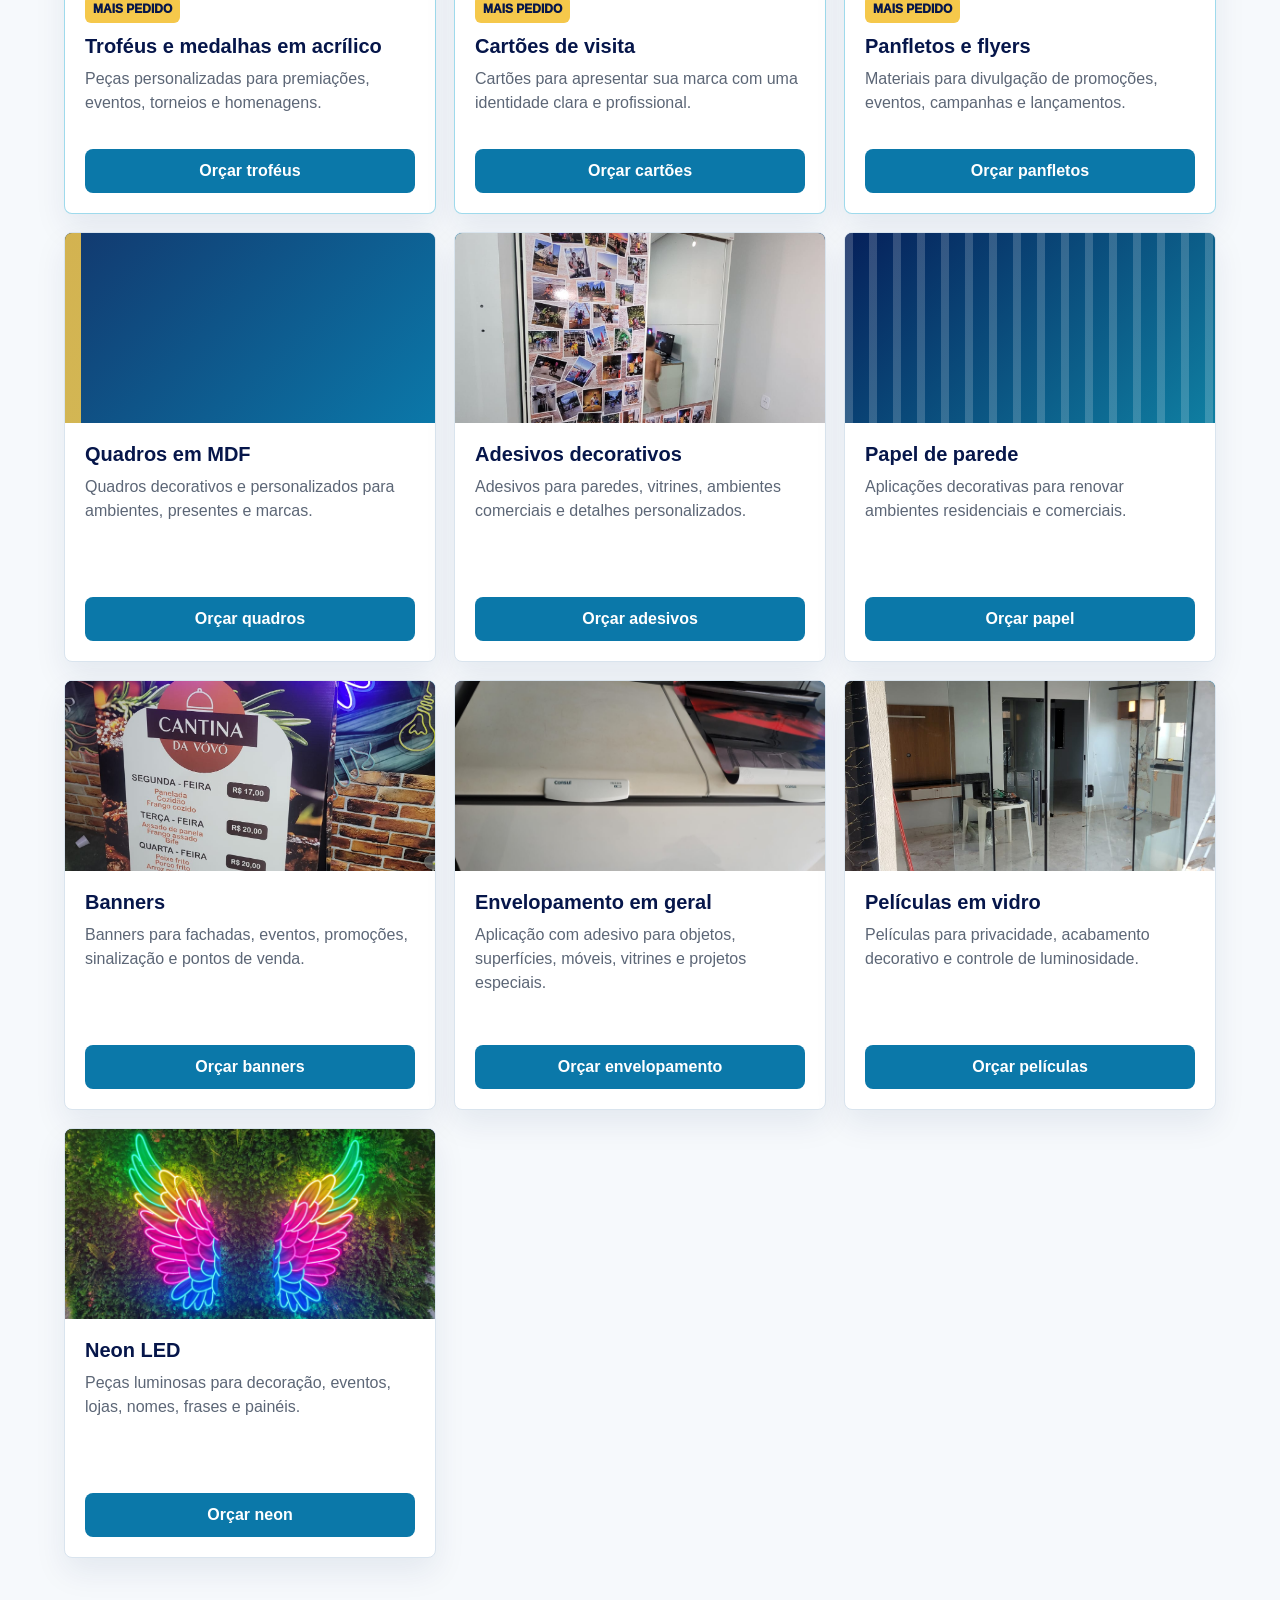
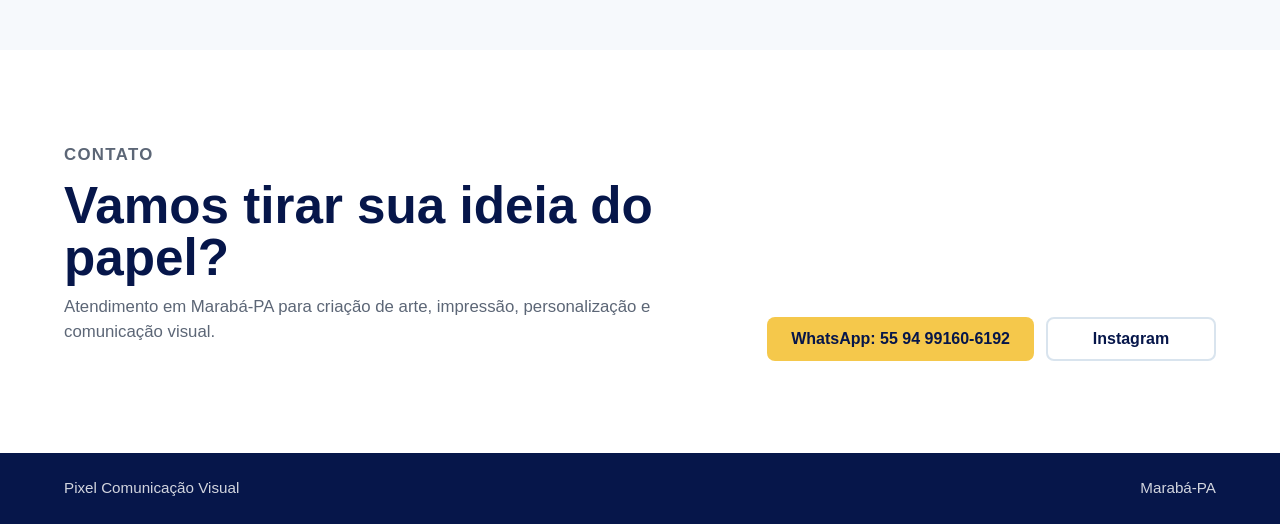
==== commit 9d6eb24f: "Remove carousel slide labels" ====
--- a/pixels/index.html
+++ b/pixels/index.html
@@ -127,13 +127,10 @@
           >
             <div class="service-media media-trophy" data-carousel aria-label="Fotos de troféus e medalhas">
               <div class="service-slide active">
-                <span>Troféus</span>
-              </div>
-              <div class="service-slide">
-                <span>Medalhas</span>
-              </div>
-              <div class="service-slide">
-                <span>Acrílico</span>
+              </div>
+              <div class="service-slide">
+              </div>
+              <div class="service-slide">
               </div>
             </div>
             <div class="service-body">
@@ -162,13 +159,10 @@
           >
             <div class="service-media media-card" data-carousel aria-label="Fotos de cartões de visita">
               <div class="service-slide active">
-                <span>Cartões</span>
-              </div>
-              <div class="service-slide">
-                <span>Identidade</span>
-              </div>
-              <div class="service-slide">
-                <span>Acabamento</span>
+              </div>
+              <div class="service-slide">
+              </div>
+              <div class="service-slide">
               </div>
             </div>
             <div class="service-body">
@@ -197,13 +191,10 @@
           >
             <div class="service-media media-flyer" data-carousel aria-label="Fotos de panfletos e flyers">
               <div class="service-slide active">
-                <span>Panfletos</span>
-              </div>
-              <div class="service-slide">
-                <span>Flyers</span>
-              </div>
-              <div class="service-slide">
-                <span>Campanhas</span>
+              </div>
+              <div class="service-slide">
+              </div>
+              <div class="service-slide">
               </div>
             </div>
             <div class="service-body">
@@ -228,13 +219,10 @@
           <article class="service-card" data-category="decoracao personalizacao">
             <div class="service-media media-mdf" data-carousel aria-label="Fotos de quadros em MDF">
               <div class="service-slide active">
-                <span>MDF</span>
-              </div>
-              <div class="service-slide">
-                <span>Quadros</span>
-              </div>
-              <div class="service-slide">
-                <span>Decoração</span>
+              </div>
+              <div class="service-slide">
+              </div>
+              <div class="service-slide">
               </div>
             </div>
             <div class="service-body">
@@ -262,21 +250,18 @@
                   src="assets/servicos/adesivo-decorativo-guarda-roupa.png"
                   alt="Adesivo decorativo aplicado em guarda-roupa"
                 />
-                <span>Ambiente</span>
               </div>
               <div class="service-slide">
                 <img
                   src="assets/servicos/adesivo-decorativo-banho-tosa.png"
                   alt="Adesivo decorativo em vidro de banho e tosa"
                 />
-                <span>Comercial</span>
               </div>
               <div class="service-slide">
                 <img
                   src="assets/servicos/adesivo-decorativo-dia-maes.png"
                   alt="Adesivo decorativo de dia das maes aplicado em vitrine"
                 />
-                <span>Vitrine</span>
               </div>
             </div>
             <div class="service-body">
@@ -300,13 +285,10 @@
           <article class="service-card" data-category="decoracao">
             <div class="service-media media-wallpaper" data-carousel aria-label="Fotos de papel de parede">
               <div class="service-slide active">
-                <span>Papel</span>
-              </div>
-              <div class="service-slide">
-                <span>Parede</span>
-              </div>
-              <div class="service-slide">
-                <span>Aplicação</span>
+              </div>
+              <div class="service-slide">
+              </div>
+              <div class="service-slide">
               </div>
             </div>
             <div class="service-body">
@@ -334,14 +316,12 @@
                   src="assets/servicos/banner-cantina-vovo.png"
                   alt="Banner de cardapio Cantina da Vovo"
                 />
-                <span>Cardapio</span>
               </div>
               <div class="service-slide">
                 <img
                   src="assets/servicos/banner-banho-tosa-sol.png"
                   alt="Banner de fachada Banho e Tosa da Sol"
                 />
-                <span>Fachada</span>
               </div>
             </div>
             <div class="service-body">
@@ -369,28 +349,24 @@
                   src="assets/servicos/envelopamento-freezer-antes.png"
                   alt="Freezer antes do envelopamento"
                 />
-                <span>Antes 01</span>
               </div>
               <div class="service-slide">
                 <img
                   src="assets/servicos/envelopamento-freezer-depois.png"
                   alt="Freezer depois do envelopamento"
                 />
-                <span>Depois 01</span>
               </div>
               <div class="service-slide">
                 <img
                   src="assets/servicos/envelopamento-mesa-antes.png"
                   alt="Mesa antes do envelopamento"
                 />
-                <span>Antes 02</span>
               </div>
               <div class="service-slide">
                 <img
                   src="assets/servicos/envelopamento-mesa-depois.png"
                   alt="Mesa depois do envelopamento"
                 />
-                <span>Depois 02</span>
               </div>
             </div>
             <div class="service-body">
@@ -418,14 +394,12 @@
                   src="assets/servicos/pelicula-vidro-antes.png"
                   alt="Vidro antes da aplicação da película"
                 />
-                <span>Antes</span>
               </div>
               <div class="service-slide">
                 <img
                   src="assets/servicos/pelicula-vidro-depois.png"
                   alt="Vidro depois da aplicação da película"
                 />
-                <span>Depois</span>
               </div>
             </div>
             <div class="service-body">
@@ -453,14 +427,12 @@
                   src="assets/servicos/neon-led-asas.png"
                   alt="Asas coloridas em neon LED"
                 />
-                <span>Neon LED</span>
               </div>
               <div class="service-slide">
                 <img
                   src="assets/servicos/neon-led-placa.png"
                   alt="Letreiro em neon LED vermelho"
                 />
-                <span>Letreiro</span>
               </div>
             </div>
             <div class="service-body">
--- a/pixels/styles.css
+++ b/pixels/styles.css
@@ -419,24 +419,7 @@
   object-fit: cover;
 }
 
-.service-slide::after {
-  content: "";
-  position: absolute;
-  inset: 0;
-  background: linear-gradient(180deg, transparent 20%, rgba(6, 22, 74, 0.74));
-}
-
-.service-slide span {
-  position: relative;
-  z-index: 1;
-  max-width: 100%;
-  font-size: clamp(1.25rem, 2vw, 2rem);
-  font-weight: 950;
-  line-height: 1;
-  letter-spacing: 0;
-  overflow-wrap: anywhere;
-  text-transform: uppercase;
-}
+
 
 .media-trophy {
   background:
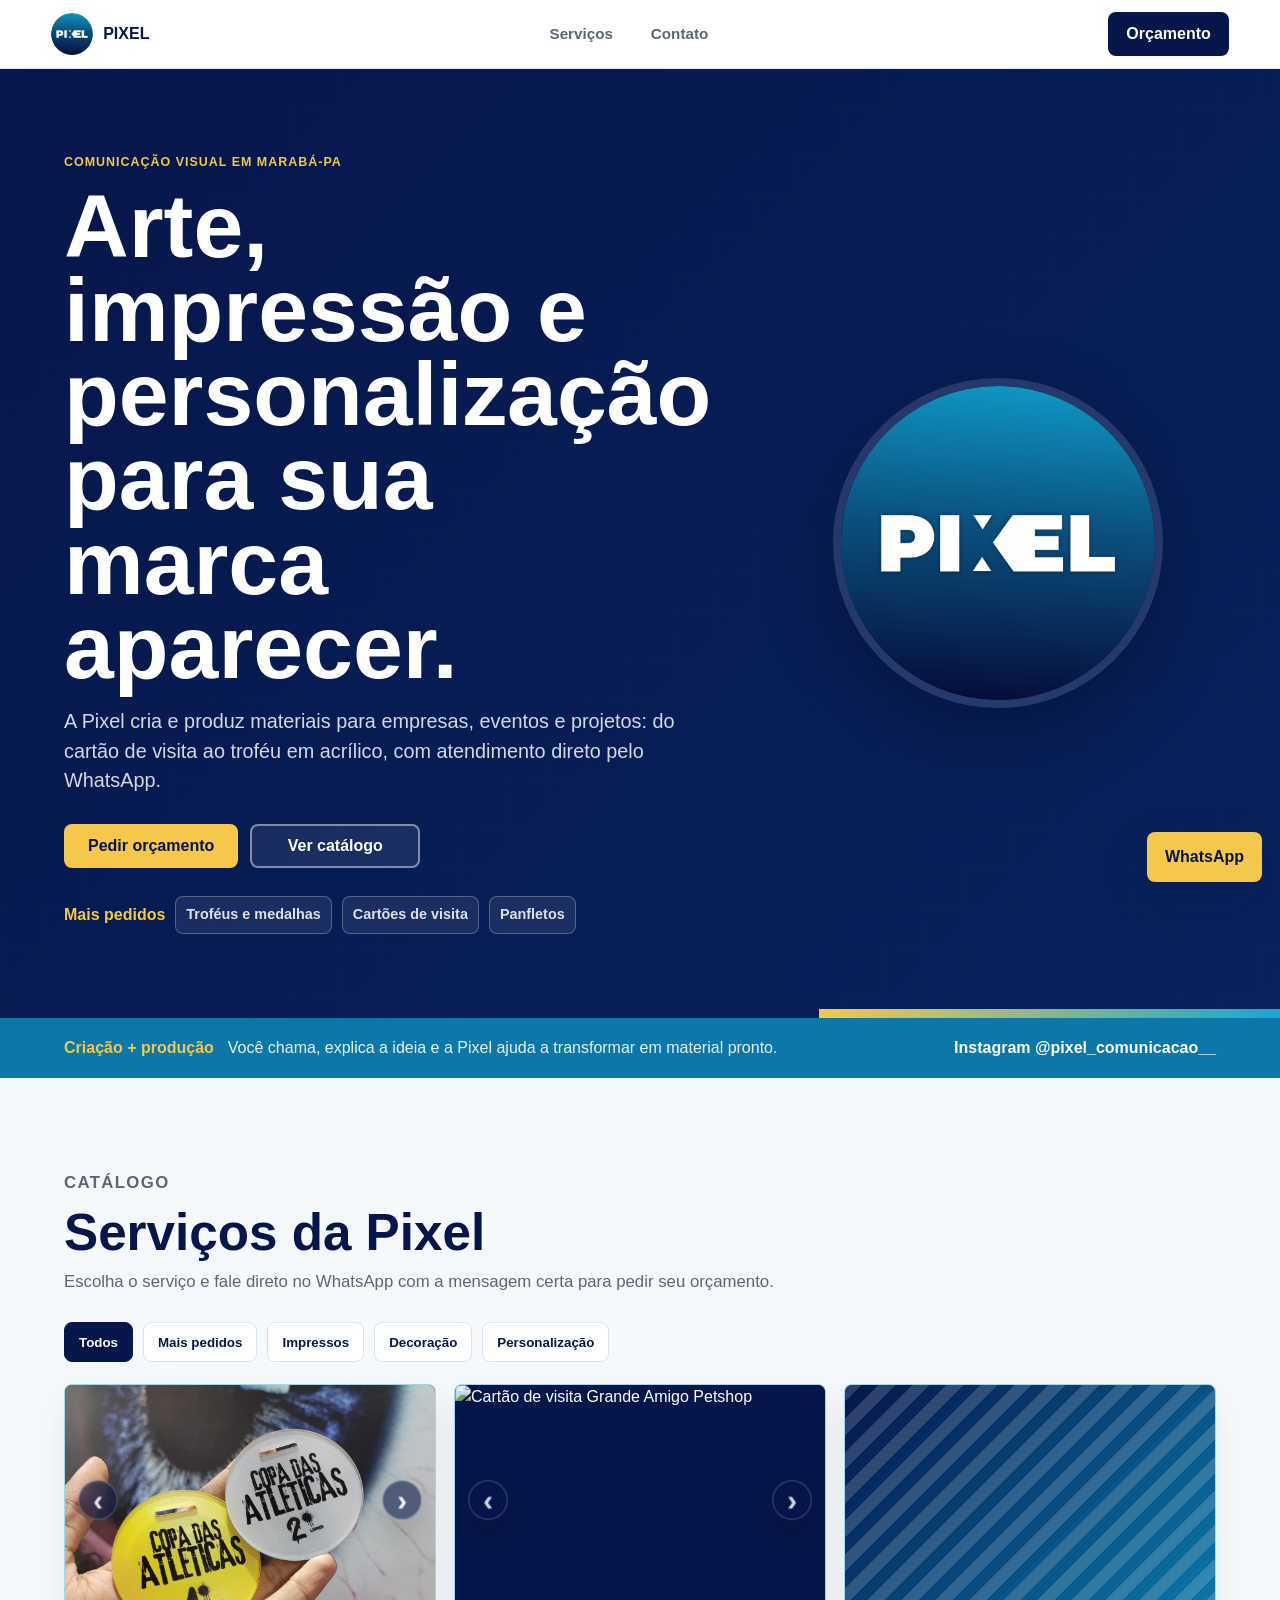
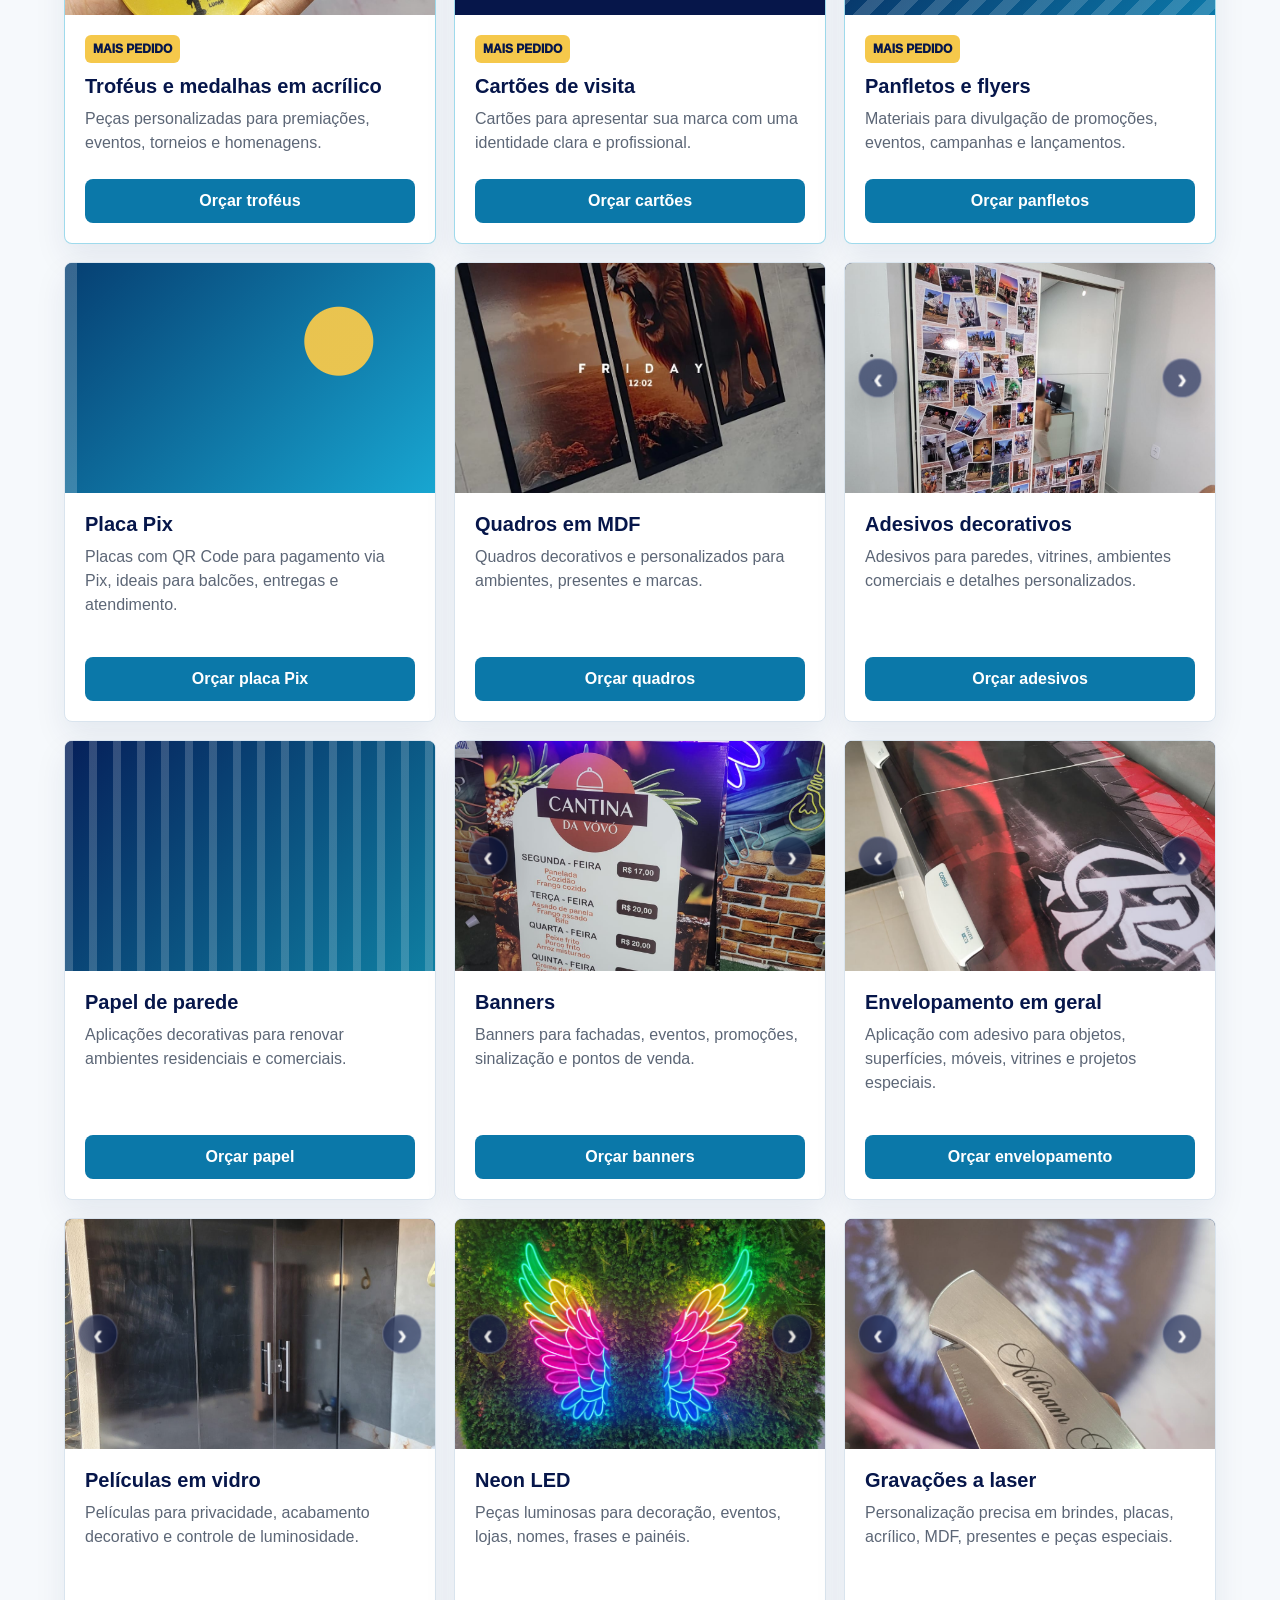
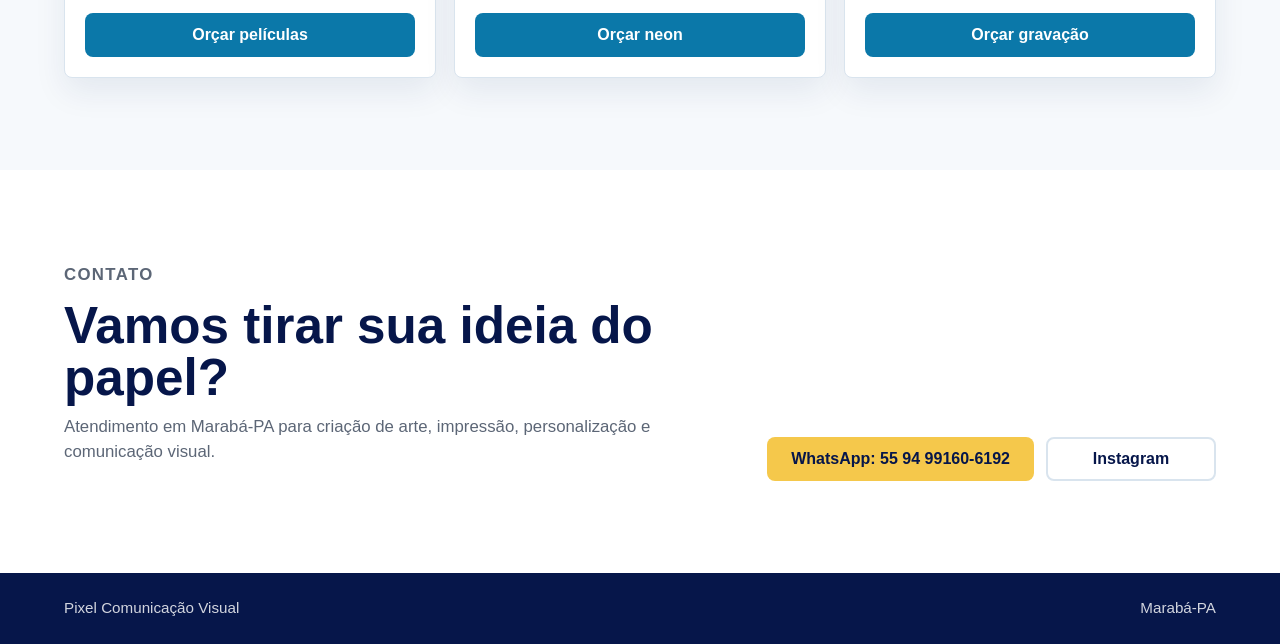
==== commit 88463651: "Atualiza fotos dos serviços Pixel" ====
--- a/pixels/index.html
+++ b/pixels/index.html
@@ -8,7 +8,7 @@
     <link rel="canonical" href="https://xnmab.tech/pixels/" />
     <meta
       name="description"
-      content="Comunicação visual em Marabá-PA. Criação de arte, impressão, troféus, medalhas, cartões de visita, panfletos, adesivos, banners, envelopamento, películas e neon LED."
+      content="Comunicação visual em Marabá-PA. Criação de arte, impressão, troféus, medalhas, cartões de visita, panfletos, adesivos, banners, envelopamento, placas Pix, gravações a laser, películas e neon LED."
     />
     <meta name="theme-color" content="#06205a" />
     <meta property="og:title" content="Pixel Comunicação Visual" />
@@ -127,10 +127,28 @@
           >
             <div class="service-media media-trophy" data-carousel aria-label="Fotos de troféus e medalhas">
               <div class="service-slide active">
-              </div>
-              <div class="service-slide">
-              </div>
-              <div class="service-slide">
+                <img
+                  src="assets/servicos/trofeus-medalhas-copa-atleticas.png"
+                  alt="Medalhas personalizadas Copa das Atléticas"
+                />
+              </div>
+              <div class="service-slide">
+                <img
+                  src="assets/servicos/trofeu-guardioes-agro.png"
+                  alt="Troféu personalizado Guardiões do Agro"
+                />
+              </div>
+              <div class="service-slide">
+                <img
+                  src="assets/servicos/trofeu-jems.png"
+                  alt="Troféu personalizado JEMS"
+                />
+              </div>
+              <div class="service-slide">
+                <img
+                  src="assets/servicos/trofeu-copa-atleticas.png"
+                  alt="Troféu personalizado Copa das Atléticas"
+                />
               </div>
             </div>
             <div class="service-body">
@@ -159,10 +177,16 @@
           >
             <div class="service-media media-card" data-carousel aria-label="Fotos de cartões de visita">
               <div class="service-slide active">
-              </div>
-              <div class="service-slide">
-              </div>
-              <div class="service-slide">
+                <img
+                  src="assets/servicos/cartao-grande-amigo-petshop.png"
+                  alt="Cartão de visita Grande Amigo Petshop"
+                />
+              </div>
+              <div class="service-slide">
+                <img
+                  src="assets/servicos/cartao-magalhaes-tratores.png"
+                  alt="Cartão de visita Magalhães Tratores"
+                />
               </div>
             </div>
             <div class="service-body">
@@ -216,13 +240,40 @@
             </div>
           </article>
 
+          <article id="placa-pix" class="service-card" data-category="impressos personalizacao">
+            <div class="service-media media-pix" data-carousel aria-label="Fotos de placa Pix">
+              <div class="service-slide active">
+              </div>
+              <div class="service-slide">
+              </div>
+              <div class="service-slide">
+              </div>
+            </div>
+            <div class="service-body">
+              <h3>Placa Pix</h3>
+              <p>
+                Placas com QR Code para pagamento via Pix, ideais para balcões,
+                entregas e atendimento.
+              </p>
+              <a
+                class="service-link"
+                href="https://wa.me/5594991606192"
+                target="_blank"
+                rel="noopener"
+                data-message="Quero fazer um orçamento de placa Pix"
+              >
+                Orçar placa Pix
+              </a>
+            </div>
+          </article>
+
           <article class="service-card" data-category="decoracao personalizacao">
             <div class="service-media media-mdf" data-carousel aria-label="Fotos de quadros em MDF">
               <div class="service-slide active">
-              </div>
-              <div class="service-slide">
-              </div>
-              <div class="service-slide">
+                <img
+                  src="assets/servicos/quadro-mdf-leao.png"
+                  alt="Quadros em MDF com arte de leao"
+                />
               </div>
             </div>
             <div class="service-body">
@@ -263,6 +314,18 @@
                   alt="Adesivo decorativo de dia das maes aplicado em vitrine"
                 />
               </div>
+              <div class="service-slide">
+                <img
+                  src="assets/servicos/adesivo-petshop-banho-tosa.png"
+                  alt="Adesivo decorativo de banho e tosa com pets"
+                />
+              </div>
+              <div class="service-slide">
+                <img
+                  src="assets/servicos/adesivo-petshop-parede.png"
+                  alt="Adesivos decorativos de pets aplicados na parede"
+                />
+              </div>
             </div>
             <div class="service-body">
               <h3>Adesivos decorativos</h3>
@@ -323,6 +386,18 @@
                   alt="Banner de fachada Banho e Tosa da Sol"
                 />
               </div>
+              <div class="service-slide">
+                <img
+                  src="assets/servicos/banner-cantinho-tia-maria.png"
+                  alt="Banner de fachada Cantinho da Tia Maria"
+                />
+              </div>
+              <div class="service-slide">
+                <img
+                  src="assets/servicos/banner-grande-amigo-petshop.png"
+                  alt="Banner de fachada Grande Amigo Petshop"
+                />
+              </div>
             </div>
             <div class="service-body">
               <h3>Banners</h3>
@@ -346,26 +421,26 @@
             <div class="service-media media-wrap" data-carousel aria-label="Fotos de envelopamento">
               <div class="service-slide active">
                 <img
-                  src="assets/servicos/envelopamento-freezer-antes.png"
-                  alt="Freezer antes do envelopamento"
-                />
-              </div>
-              <div class="service-slide">
-                <img
                   src="assets/servicos/envelopamento-freezer-depois.png"
-                  alt="Freezer depois do envelopamento"
-                />
-              </div>
-              <div class="service-slide">
-                <img
-                  src="assets/servicos/envelopamento-mesa-antes.png"
-                  alt="Mesa antes do envelopamento"
+                  alt="Freezer envelopado"
                 />
               </div>
               <div class="service-slide">
                 <img
                   src="assets/servicos/envelopamento-mesa-depois.png"
-                  alt="Mesa depois do envelopamento"
+                  alt="Mesa envelopada"
+                />
+              </div>
+              <div class="service-slide">
+                <img
+                  src="assets/servicos/envelopamento-pegue-aki.png"
+                  alt="Geladeira envelopada Pegue Aki"
+                />
+              </div>
+              <div class="service-slide">
+                <img
+                  src="assets/servicos/envelopamento-taxi-dog.png"
+                  alt="Carro envelopado Taxi Dog"
                 />
               </div>
             </div>
@@ -391,14 +466,20 @@
             <div class="service-media media-glass" data-carousel aria-label="Fotos de películas em vidro">
               <div class="service-slide active">
                 <img
-                  src="assets/servicos/pelicula-vidro-antes.png"
-                  alt="Vidro antes da aplicação da película"
-                />
-              </div>
-              <div class="service-slide">
-                <img
                   src="assets/servicos/pelicula-vidro-depois.png"
-                  alt="Vidro depois da aplicação da película"
+                  alt="Vidro com película aplicada"
+                />
+              </div>
+              <div class="service-slide">
+                <img
+                  src="assets/servicos/pelicula-portas-pretas.png"
+                  alt="Portas de vidro com pelicula preta"
+                />
+              </div>
+              <div class="service-slide">
+                <img
+                  src="assets/servicos/pelicula-portas-marmore.png"
+                  alt="Portas de vidro com pelicula decorativa"
                 />
               </div>
             </div>
@@ -434,6 +515,12 @@
                   alt="Letreiro em neon LED vermelho"
                 />
               </div>
+              <div class="service-slide">
+                <img
+                  src="assets/servicos/neon-led-buteco-beer.png"
+                  alt="Letreiro em neon LED Buteco Beer"
+                />
+              </div>
             </div>
             <div class="service-body">
               <h3>Neon LED</h3>
@@ -449,6 +536,39 @@
                 data-message="Quero fazer um orçamento de neon LED"
               >
                 Orçar neon
+              </a>
+            </div>
+          </article>
+
+          <article id="gravacoes-laser" class="service-card" data-category="personalizacao decoracao">
+            <div class="service-media media-laser" data-carousel aria-label="Fotos de gravações a laser">
+              <div class="service-slide active">
+                <img
+                  src="assets/servicos/gravacao-laser-faca.png"
+                  alt="Gravacao a laser em faca"
+                />
+              </div>
+              <div class="service-slide">
+                <img
+                  src="assets/servicos/gravacao-laser-garrafa.png"
+                  alt="Gravacao a laser em garrafa"
+                />
+              </div>
+            </div>
+            <div class="service-body">
+              <h3>Gravações a laser</h3>
+              <p>
+                Personalização precisa em brindes, placas, acrílico, MDF,
+                presentes e peças especiais.
+              </p>
+              <a
+                class="service-link"
+                href="https://wa.me/5594991606192"
+                target="_blank"
+                rel="noopener"
+                data-message="Quero fazer um orçamento de gravação a laser"
+              >
+                Orçar gravação
               </a>
             </div>
           </article>
--- a/pixels/styles.css
+++ b/pixels/styles.css
@@ -359,8 +359,8 @@
 
 .service-card {
   display: grid;
-  grid-template-rows: 190px 1fr;
-  min-height: 430px;
+  grid-template-rows: 230px 1fr;
+  min-height: 460px;
   overflow: hidden;
   border: 1px solid var(--line);
   border-radius: 8px;
@@ -392,23 +392,35 @@
   background: linear-gradient(135deg, var(--navy-900), var(--blue-700));
 }
 
+.service-media.has-images {
+  background: #06164a;
+  cursor: zoom-in;
+}
+
 .service-slide {
   position: absolute;
   inset: 0;
-  display: flex;
-  align-items: flex-end;
-  padding: 18px;
+  display: block;
   opacity: 0;
-  transform: scale(1.04);
+  transform: translateX(100%);
   transition:
-    opacity 650ms ease,
-    transform 900ms ease;
+    opacity 720ms ease,
+    transform 720ms cubic-bezier(0.22, 1, 0.36, 1);
   background: inherit;
+  will-change: transform;
+  z-index: 0;
 }
 
 .service-slide.active {
   opacity: 1;
-  transform: scale(1);
+  transform: translateX(0);
+  z-index: 2;
+}
+
+.service-slide.previous {
+  opacity: 1;
+  transform: translateX(-100%);
+  z-index: 1;
 }
 
 .service-slide img {
@@ -417,6 +429,157 @@
   width: 100%;
   height: 100%;
   object-fit: cover;
+  object-position: center;
+  background: #06164a;
+}
+
+.service-media.has-images:focus-visible {
+  outline: 3px solid var(--yellow-400);
+  outline-offset: 3px;
+}
+
+.carousel-control {
+  position: absolute;
+  top: 50%;
+  z-index: 5;
+  display: grid;
+  place-items: center;
+  width: 42px;
+  height: 42px;
+  padding: 0;
+  color: var(--white);
+  border: 1px solid rgba(255, 255, 255, 0.32);
+  border-radius: 999px;
+  background: rgba(6, 22, 74, 0.68);
+  box-shadow: 0 14px 34px rgba(0, 0, 0, 0.24);
+  cursor: pointer;
+  font-size: 2rem;
+  font-weight: 700;
+  line-height: 1;
+  opacity: 0.86;
+  transform: translateY(-50%) scale(0.94);
+  transition:
+    opacity 180ms ease,
+    transform 180ms ease,
+    background 180ms ease;
+  backdrop-filter: blur(10px);
+}
+
+.carousel-control:hover,
+.carousel-control:focus-visible {
+  opacity: 1;
+  background: rgba(6, 22, 74, 0.88);
+  transform: translateY(-50%) scale(1);
+}
+
+.service-media.has-images:hover .carousel-control,
+.service-media.has-images:focus-within .carousel-control {
+  opacity: 1;
+}
+
+.carousel-control-prev {
+  left: 12px;
+}
+
+.carousel-control-next {
+  right: 12px;
+}
+
+body.modal-open {
+  overflow: hidden;
+}
+
+.image-modal[hidden] {
+  display: none;
+}
+
+.image-modal {
+  position: fixed;
+  inset: 0;
+  z-index: 1000;
+  display: grid;
+  place-items: center;
+  padding: 22px;
+}
+
+.image-modal-backdrop {
+  position: absolute;
+  inset: 0;
+  width: 100%;
+  height: 100%;
+  padding: 0;
+  border: 0;
+  background: rgba(2, 9, 31, 0.82);
+  cursor: zoom-out;
+  backdrop-filter: blur(12px);
+}
+
+.image-modal-panel {
+  position: relative;
+  z-index: 1;
+  display: grid;
+  place-items: center;
+  max-width: 92vw;
+  max-height: 82vh;
+}
+
+.image-modal-image {
+  display: block;
+  width: auto;
+  height: auto;
+  max-width: min(860px, 92vw);
+  max-height: 78vh;
+  object-fit: contain;
+  object-position: center;
+  border-radius: 8px;
+  background: #06164a;
+  box-shadow: 0 34px 90px rgba(0, 0, 0, 0.44);
+}
+
+.image-modal-close,
+.image-modal-control {
+  position: absolute;
+  z-index: 2;
+  display: grid;
+  place-items: center;
+  width: 46px;
+  height: 46px;
+  padding: 0;
+  color: var(--white);
+  border: 1px solid rgba(255, 255, 255, 0.35);
+  border-radius: 999px;
+  background: rgba(6, 22, 74, 0.72);
+  box-shadow: 0 18px 44px rgba(0, 0, 0, 0.3);
+  cursor: pointer;
+  font-size: 2rem;
+  font-weight: 800;
+  line-height: 1;
+  backdrop-filter: blur(12px);
+}
+
+.image-modal-close:hover,
+.image-modal-control:hover,
+.image-modal-close:focus-visible,
+.image-modal-control:focus-visible {
+  background: rgba(24, 136, 180, 0.92);
+}
+
+.image-modal-close {
+  top: -16px;
+  right: -16px;
+  font-size: 1.7rem;
+}
+
+.image-modal-prev {
+  left: -18px;
+  top: 50%;
+  transform: translateY(-50%);
+}
+
+.image-modal-next {
+  right: -18px;
+  top: 50%;
+  transform: translateY(-50%);
 }
 
 
@@ -437,6 +600,13 @@
   background:
     repeating-linear-gradient(135deg, rgba(255, 255, 255, 0.16) 0 12px, transparent 12px 24px),
     linear-gradient(135deg, #06164a, #0b78a9);
+}
+
+.media-pix {
+  background:
+    radial-gradient(circle at 74% 34%, rgba(245, 200, 75, 0.95) 0 34px, transparent 35px),
+    linear-gradient(90deg, rgba(255, 255, 255, 0.2) 0 12px, transparent 12px 28px),
+    linear-gradient(135deg, #063f72, #18a6d1);
 }
 
 .media-mdf {
@@ -480,6 +650,13 @@
     radial-gradient(circle at 68% 34%, rgba(245, 200, 75, 0.9) 0 28px, transparent 29px),
     radial-gradient(circle at 78% 52%, rgba(24, 166, 209, 0.9) 0 22px, transparent 23px),
     linear-gradient(135deg, #051033, #08245f);
+}
+
+.media-laser {
+  background:
+    linear-gradient(120deg, transparent 0 42%, rgba(245, 200, 75, 0.88) 42% 48%, transparent 48%),
+    radial-gradient(circle at 76% 28%, rgba(255, 255, 255, 0.26) 0 42px, transparent 43px),
+    linear-gradient(135deg, #06164a, #0b78a9);
 }
 
 .service-body {
@@ -657,13 +834,55 @@
   .service-grid,
 
   .service-card {
-    grid-template-rows: 170px 1fr;
-    min-height: 400px;
+    grid-template-rows: 210px 1fr;
+    min-height: 430px;
   }
 
 
   .site-footer {
     flex-direction: column;
+  }
+
+  .carousel-control {
+    width: 38px;
+    height: 38px;
+    opacity: 1;
+    font-size: 1.7rem;
+  }
+
+  .carousel-control-prev {
+    left: 8px;
+  }
+
+  .carousel-control-next {
+    right: 8px;
+  }
+
+  .image-modal {
+    padding: 14px;
+  }
+
+  .image-modal-panel {
+    max-width: 94vw;
+    max-height: 76vh;
+  }
+
+  .image-modal-image {
+    max-width: 94vw;
+    max-height: 74vh;
+  }
+
+  .image-modal-close {
+    top: 8px;
+    right: 8px;
+  }
+
+  .image-modal-prev {
+    left: 8px;
+  }
+
+  .image-modal-next {
+    right: 8px;
   }
 
   .floating-whatsapp {
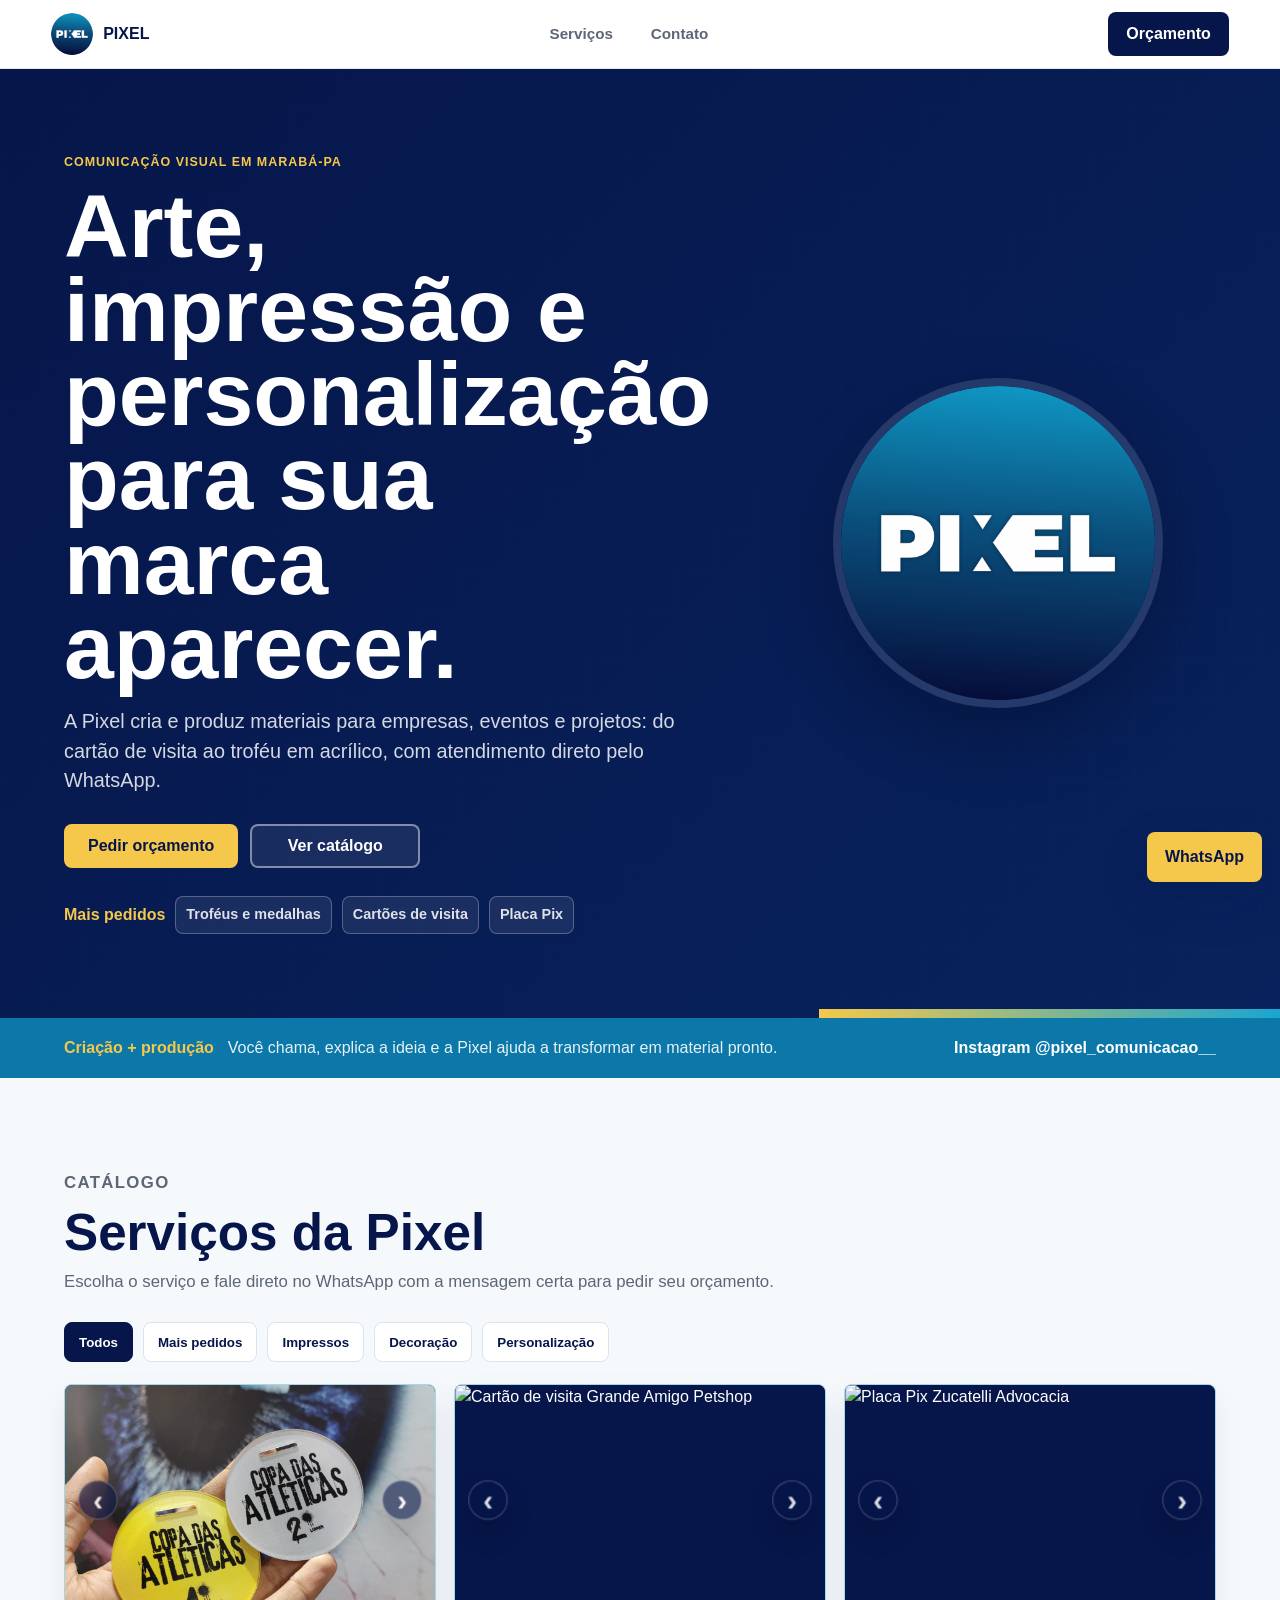
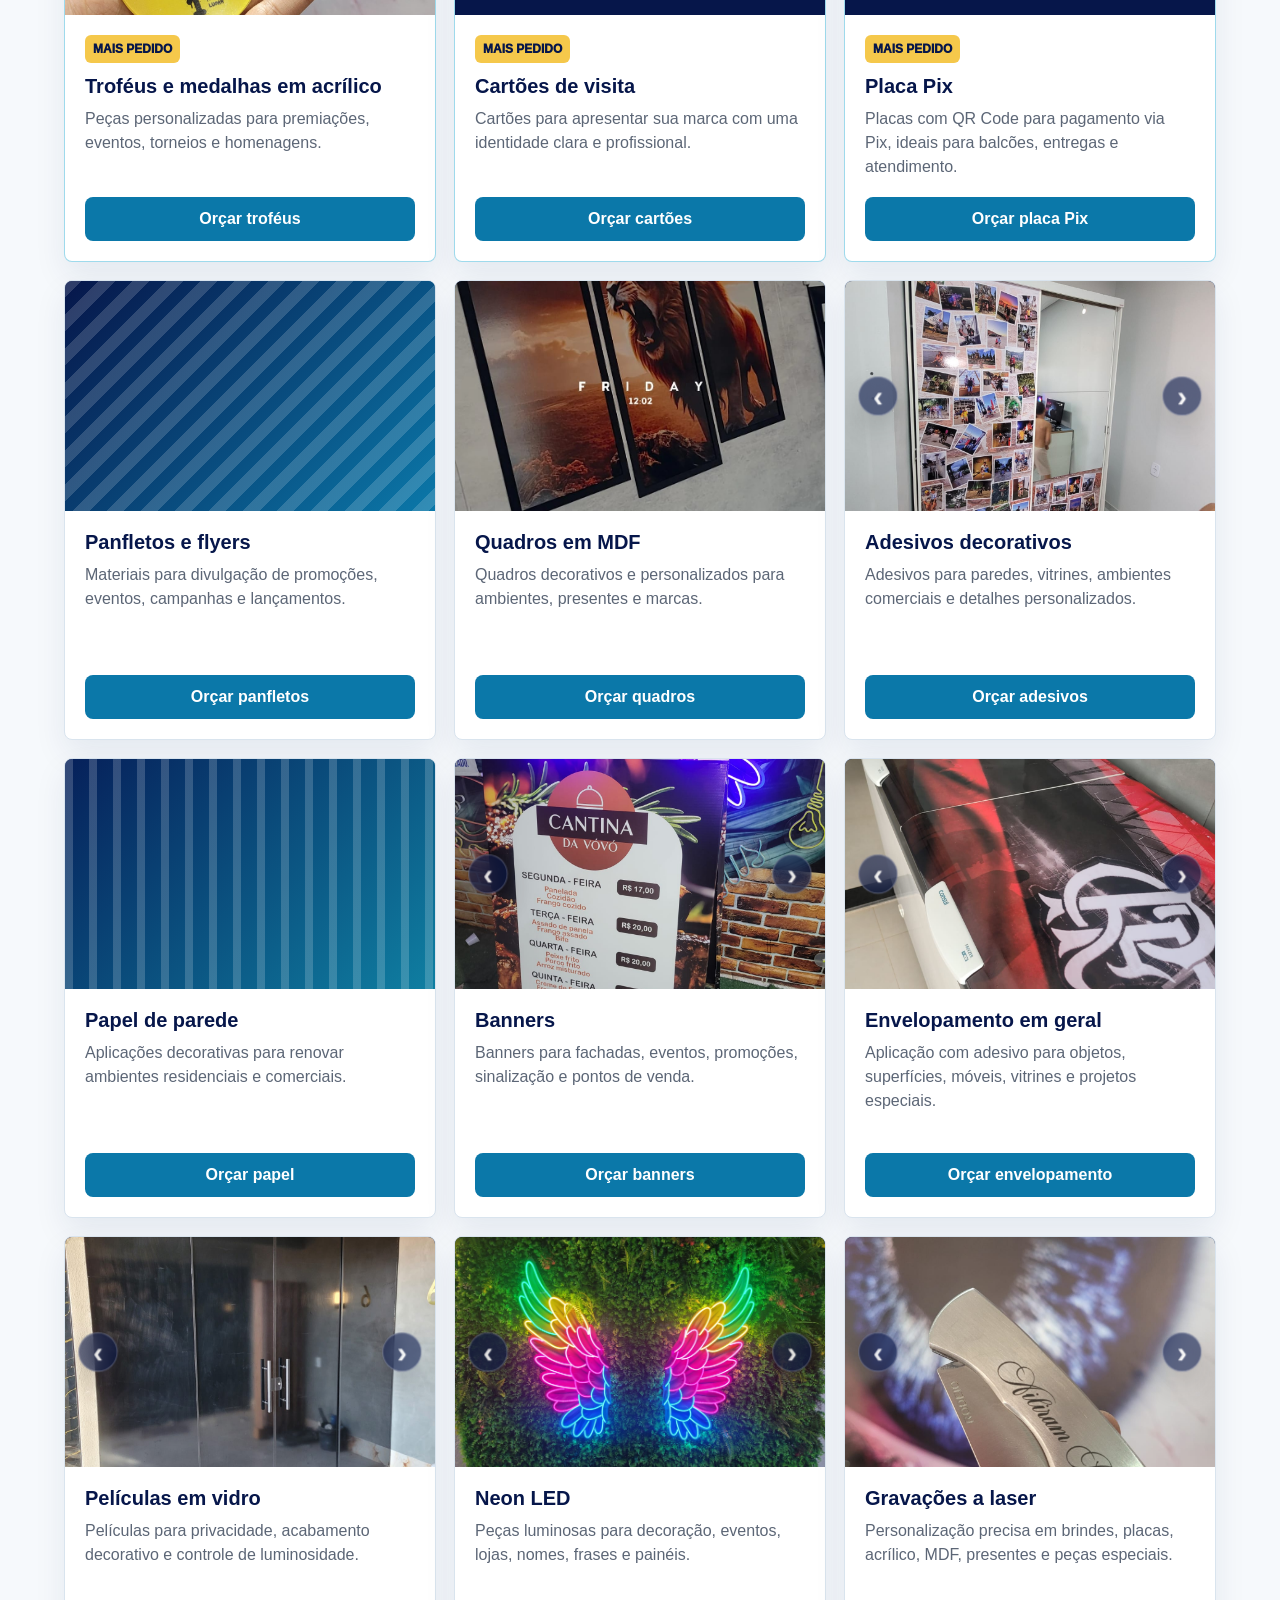
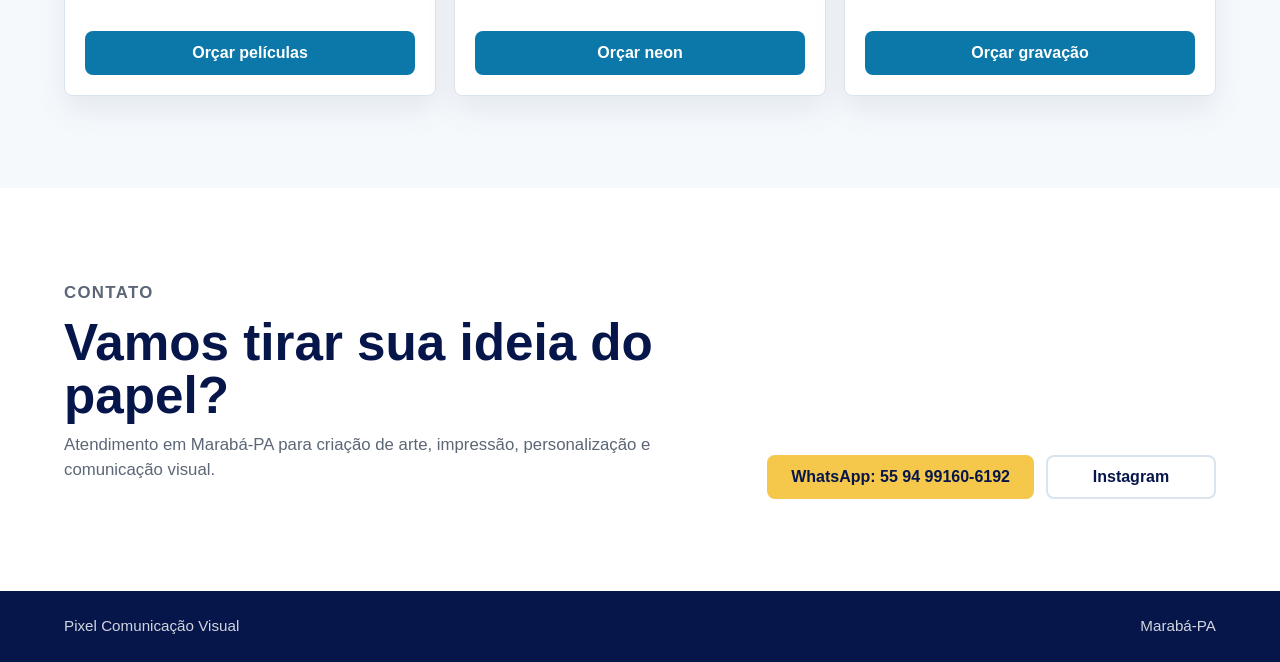
==== commit b581a691: "Destaca placa Pix nos mais pedidos" ====
--- a/pixels/index.html
+++ b/pixels/index.html
@@ -68,7 +68,7 @@
             <span>Mais pedidos</span>
             <a href="#trofeus">Troféus e medalhas</a>
             <a href="#cartoes">Cartões de visita</a>
-            <a href="#panfletos">Panfletos</a>
+            <a href="#placa-pix">Placa Pix</a>
           </div>
         </div>
 
@@ -209,10 +209,44 @@
           </article>
 
           <article
-            id="panfletos"
+            id="placa-pix"
             class="service-card featured"
-            data-category="mais-pedidos impressos"
+            data-category="mais-pedidos impressos personalizacao"
           >
+            <div class="service-media media-pix" data-carousel aria-label="Fotos de placa Pix">
+              <div class="service-slide active">
+                <img
+                  src="assets/servicos/placa-pix-zucatelli.png"
+                  alt="Placa Pix Zucatelli Advocacia"
+                />
+              </div>
+              <div class="service-slide">
+                <img
+                  src="assets/servicos/placa-pix-barbearia-numero1.png"
+                  alt="Placa Pix Barbearia Numero 1"
+                />
+              </div>
+            </div>
+            <div class="service-body">
+              <span class="badge">Mais pedido</span>
+              <h3>Placa Pix</h3>
+              <p>
+                Placas com QR Code para pagamento via Pix, ideais para balcões,
+                entregas e atendimento.
+              </p>
+              <a
+                class="service-link"
+                href="https://wa.me/5594991606192"
+                target="_blank"
+                rel="noopener"
+                data-message="Quero fazer um orçamento de placa Pix"
+              >
+                Orçar placa Pix
+              </a>
+            </div>
+          </article>
+
+          <article id="panfletos" class="service-card" data-category="impressos">
             <div class="service-media media-flyer" data-carousel aria-label="Fotos de panfletos e flyers">
               <div class="service-slide active">
               </div>
@@ -222,7 +256,6 @@
               </div>
             </div>
             <div class="service-body">
-              <span class="badge">Mais pedido</span>
               <h3>Panfletos e flyers</h3>
               <p>
                 Materiais para divulgação de promoções, eventos, campanhas e
@@ -236,33 +269,6 @@
                 data-message="Quero fazer um orçamento de panfletos e flyers"
               >
                 Orçar panfletos
-              </a>
-            </div>
-          </article>
-
-          <article id="placa-pix" class="service-card" data-category="impressos personalizacao">
-            <div class="service-media media-pix" data-carousel aria-label="Fotos de placa Pix">
-              <div class="service-slide active">
-              </div>
-              <div class="service-slide">
-              </div>
-              <div class="service-slide">
-              </div>
-            </div>
-            <div class="service-body">
-              <h3>Placa Pix</h3>
-              <p>
-                Placas com QR Code para pagamento via Pix, ideais para balcões,
-                entregas e atendimento.
-              </p>
-              <a
-                class="service-link"
-                href="https://wa.me/5594991606192"
-                target="_blank"
-                rel="noopener"
-                data-message="Quero fazer um orçamento de placa Pix"
-              >
-                Orçar placa Pix
               </a>
             </div>
           </article>
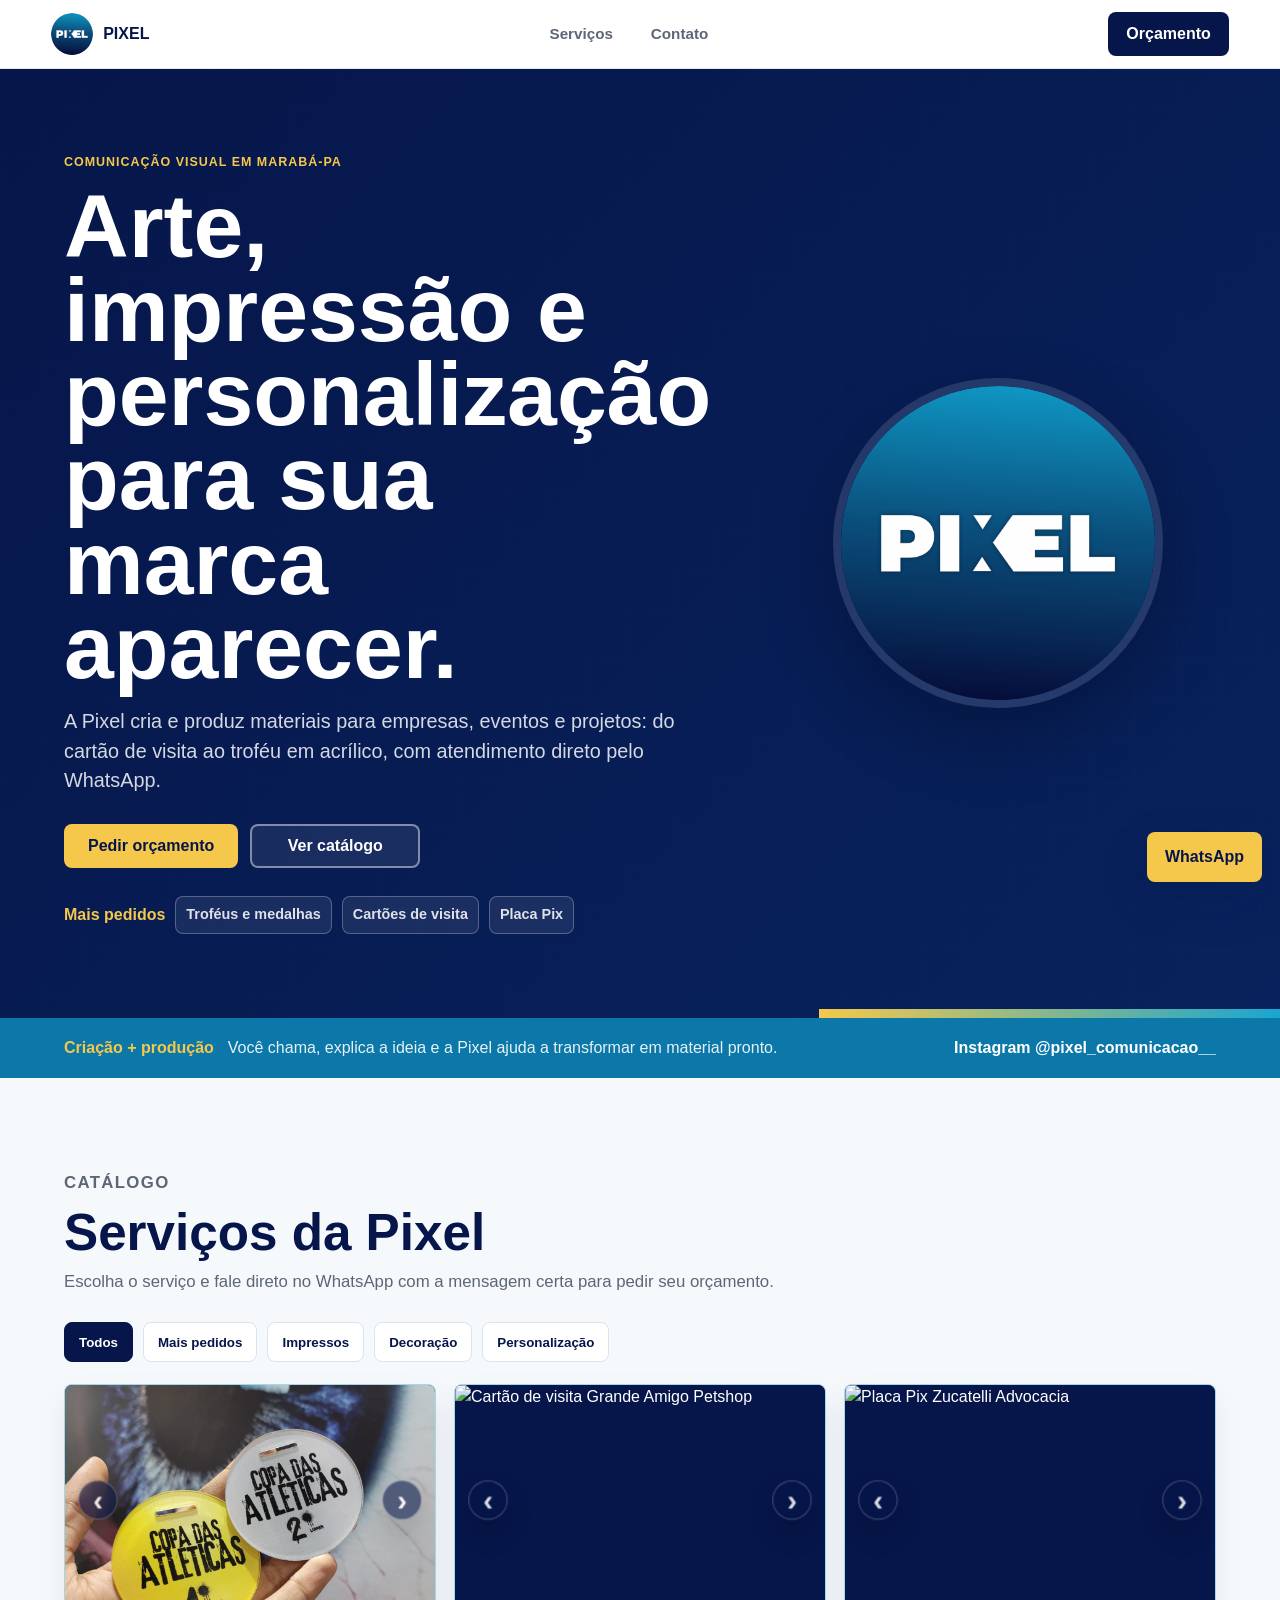
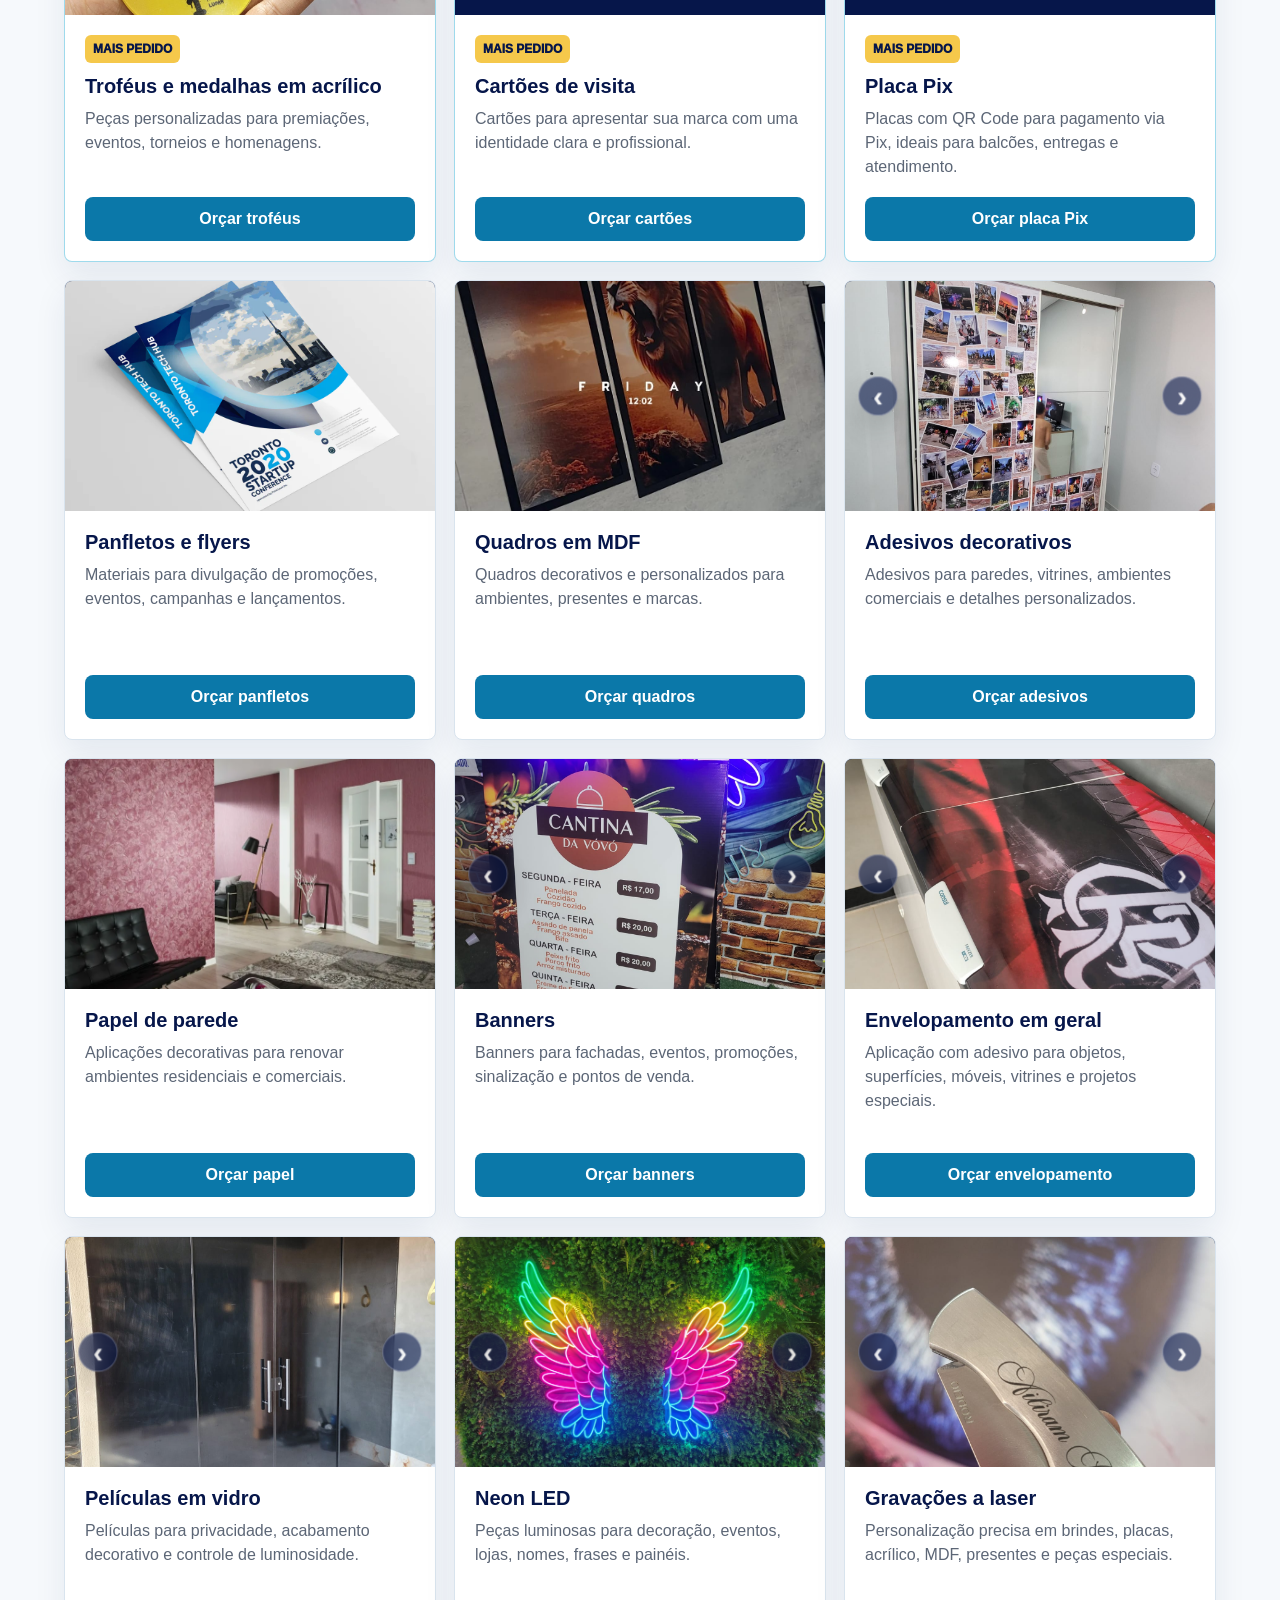
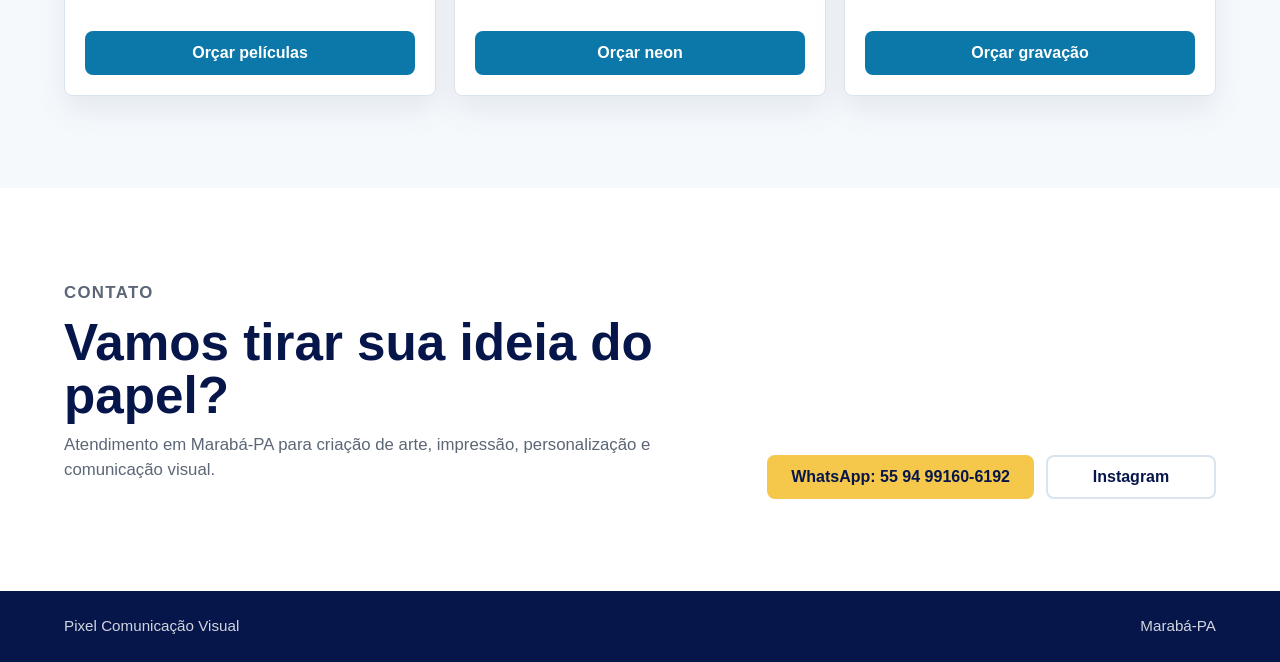
==== commit f4572335: "Adiciona fotos de flyer e papel de parede" ====
--- a/pixels/index.html
+++ b/pixels/index.html
@@ -249,10 +249,10 @@
           <article id="panfletos" class="service-card" data-category="impressos">
             <div class="service-media media-flyer" data-carousel aria-label="Fotos de panfletos e flyers">
               <div class="service-slide active">
-              </div>
-              <div class="service-slide">
-              </div>
-              <div class="service-slide">
+                <img
+                  src="assets/servicos/flyer-toronto-techhub.png"
+                  alt="Flyers impressos Toronto Techhub"
+                />
               </div>
             </div>
             <div class="service-body">
@@ -354,10 +354,10 @@
           <article class="service-card" data-category="decoracao">
             <div class="service-media media-wallpaper" data-carousel aria-label="Fotos de papel de parede">
               <div class="service-slide active">
-              </div>
-              <div class="service-slide">
-              </div>
-              <div class="service-slide">
+                <img
+                  src="assets/servicos/papel-parede-rosa.png"
+                  alt="Papel de parede rosa aplicado em sala"
+                />
               </div>
             </div>
             <div class="service-body">
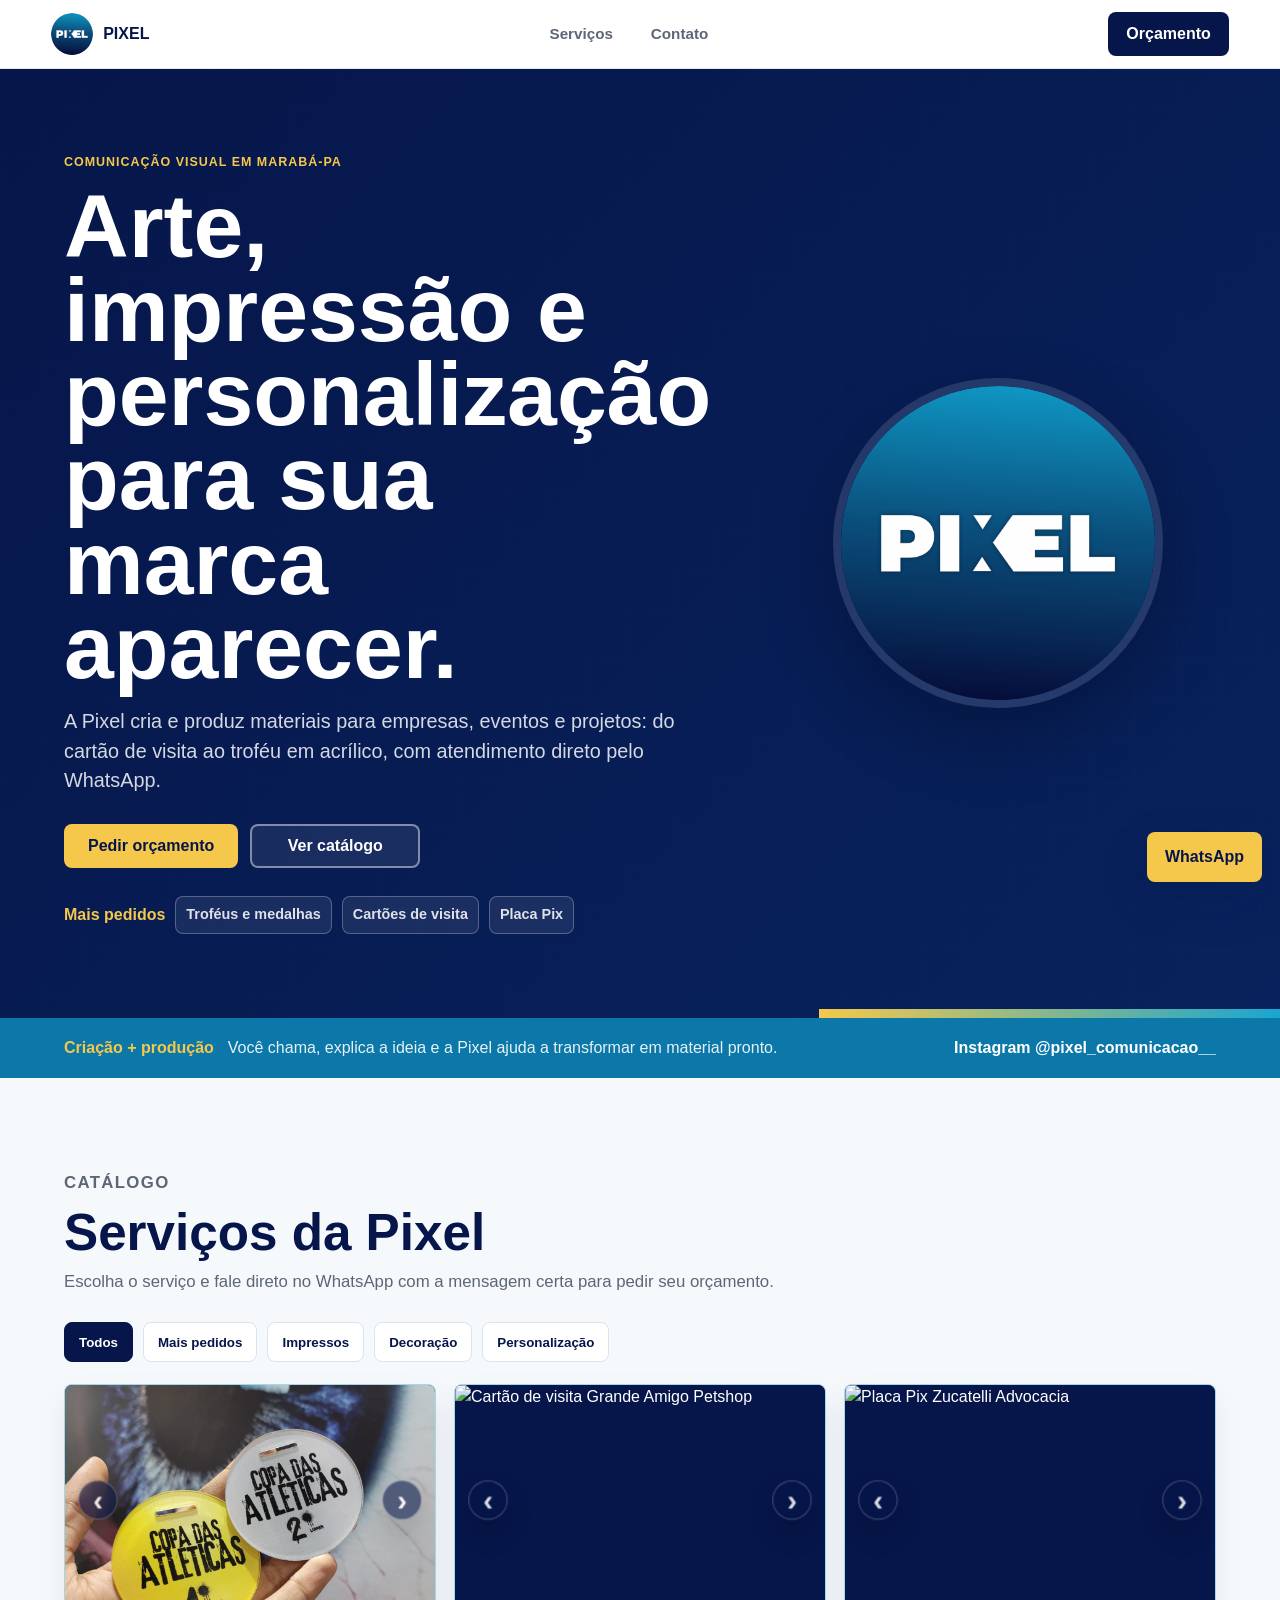
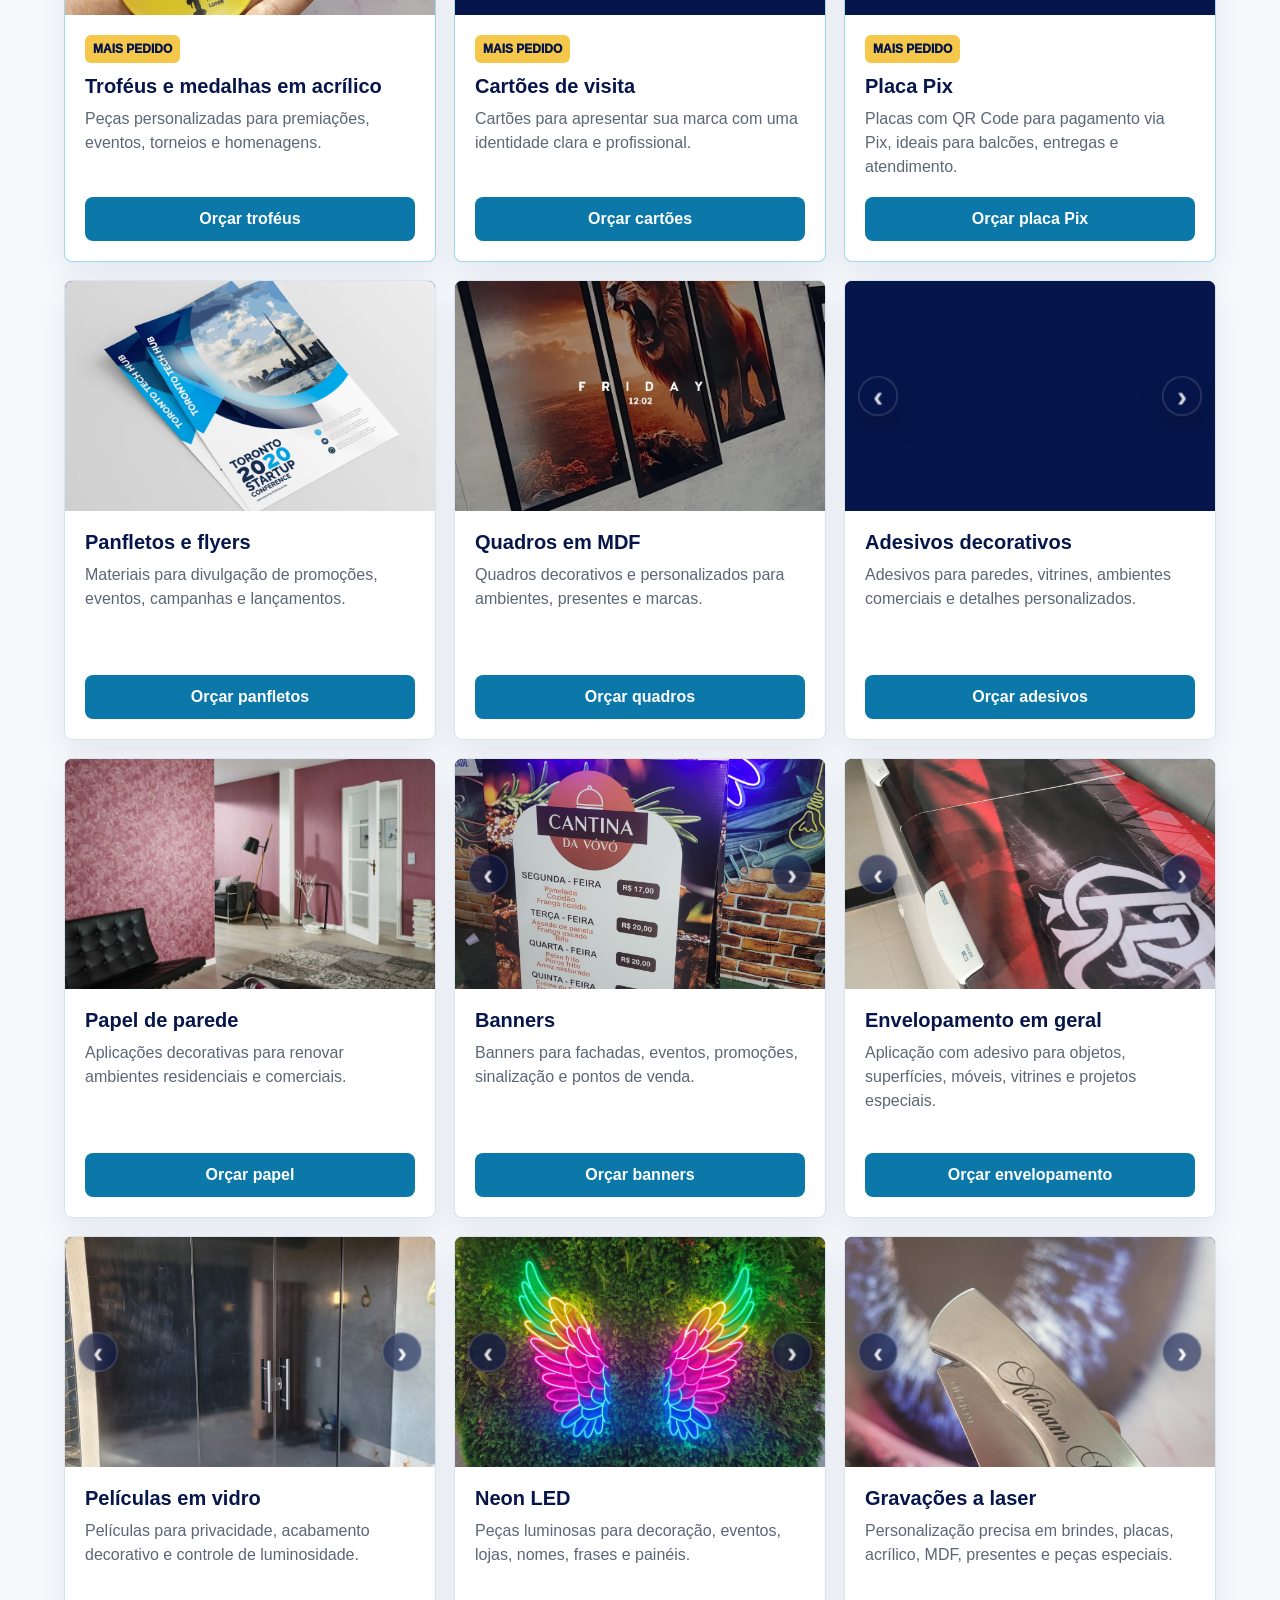
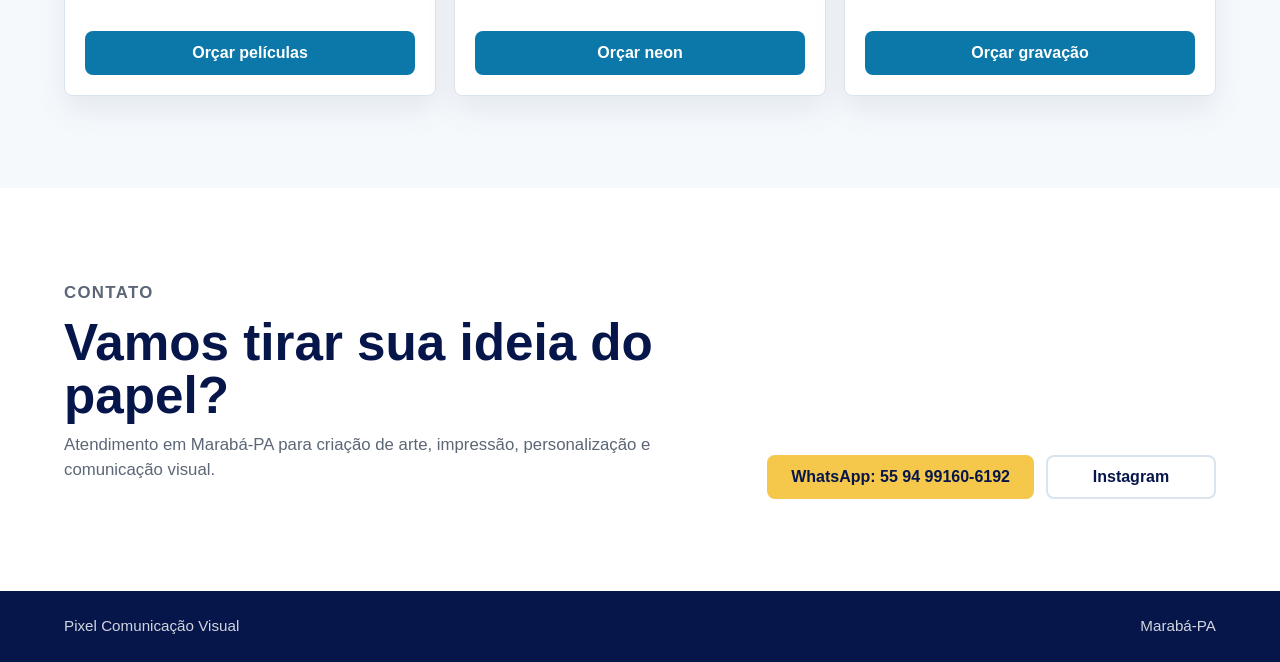
==== commit 888de7d4: "Melhora SEO tecnico da Pixel" ====
--- a/pixels/index.html
+++ b/pixels/index.html
@@ -4,22 +4,82 @@
     <meta charset="utf-8" />
     <meta name="viewport" content="width=device-width, initial-scale=1" />
     <base href="/pixels/" />
-    <title>Pixel Comunicação Visual | Marabá-PA</title>
+    <title>Comunicação Visual em Marabá-PA | Pixel</title>
     <link rel="canonical" href="https://xnmab.tech/pixels/" />
     <meta
       name="description"
-      content="Comunicação visual em Marabá-PA. Criação de arte, impressão, troféus, medalhas, cartões de visita, panfletos, adesivos, banners, envelopamento, placas Pix, gravações a laser, películas e neon LED."
+      content="Comunicação visual em Marabá-PA: banners, adesivos, placas Pix, troféus, cartões, envelopamento, neon LED e personalização para empresas e eventos."
     />
-    <meta name="theme-color" content="#06205a" />
-    <meta property="og:title" content="Pixel Comunicação Visual" />
+        <meta name="theme-color" content="#06205a" />
+    <meta name="robots" content="index, follow" />
+    <meta property="og:type" content="website" />
+    <meta property="og:locale" content="pt_BR" />
+    <meta name="twitter:card" content="summary_large_image" />
+    <meta name="twitter:title" content="Comunicação Visual em Marabá-PA | Pixel" />
+    <meta
+      name="twitter:description"
+      content="Banners, adesivos, placas Pix, troféus, cartões, envelopamento, neon LED e personalização em Marabá-PA."
+    />
+    <meta name="twitter:image" content="https://xnmab.tech/pixels/assets/logo.png" />
+    <meta property="og:title" content="Comunicação Visual em Marabá-PA | Pixel" />
     <meta
       property="og:description"
-      content="Criação, impressão e personalização para sua marca aparecer em Marabá-PA."
+      content="Banners, adesivos, placas Pix, troféus, cartões, envelopamento, neon LED e personalização em Marabá-PA."
     />
     <meta property="og:url" content="https://xnmab.tech/pixels/" />
     <meta property="og:image" content="https://xnmab.tech/pixels/assets/logo.png" />
     <link rel="icon" href="assets/logo.png" />
     <link rel="stylesheet" href="styles.css" />
+    <script type="application/ld+json">
+      {
+        "@context": "https://schema.org",
+        "@type": "LocalBusiness",
+        "name": "Pixel Comunicação Visual",
+        "alternateName": "Pixel",
+        "url": "https://xnmab.tech/pixels/",
+        "logo": "https://xnmab.tech/pixels/assets/logo.png",
+        "image": "https://xnmab.tech/pixels/assets/logo.png",
+        "description": "Comunicação visual em Marabá-PA com banners, adesivos, placas Pix, troféus, cartões de visita, envelopamento, neon LED e personalização.",
+        "telephone": "+55 94 99160-6192",
+        "priceRange": "R$",
+        "address": {
+          "@type": "PostalAddress",
+          "addressLocality": "Marabá",
+          "addressRegion": "PA",
+          "addressCountry": "BR"
+        },
+        "areaServed": {
+          "@type": "City",
+          "name": "Marabá"
+        },
+        "sameAs": [
+          "https://www.instagram.com/pixel_comunicacao__/"
+        ],
+        "contactPoint": {
+          "@type": "ContactPoint",
+          "telephone": "+55 94 99160-6192",
+          "contactType": "customer service",
+          "areaServed": "BR",
+          "availableLanguage": "Portuguese"
+        },
+        "hasOfferCatalog": {
+          "@type": "OfferCatalog",
+          "name": "Serviços de comunicação visual",
+          "itemListElement": [
+            { "@type": "Offer", "itemOffered": { "@type": "Service", "name": "Troféus e medalhas em acrílico" } },
+            { "@type": "Offer", "itemOffered": { "@type": "Service", "name": "Cartões de visita" } },
+            { "@type": "Offer", "itemOffered": { "@type": "Service", "name": "Placa Pix personalizada" } },
+            { "@type": "Offer", "itemOffered": { "@type": "Service", "name": "Panfletos e flyers" } },
+            { "@type": "Offer", "itemOffered": { "@type": "Service", "name": "Adesivos decorativos" } },
+            { "@type": "Offer", "itemOffered": { "@type": "Service", "name": "Banners" } },
+            { "@type": "Offer", "itemOffered": { "@type": "Service", "name": "Envelopamento" } },
+            { "@type": "Offer", "itemOffered": { "@type": "Service", "name": "Películas em vidro" } },
+            { "@type": "Offer", "itemOffered": { "@type": "Service", "name": "Neon LED" } },
+            { "@type": "Offer", "itemOffered": { "@type": "Service", "name": "Gravações a laser" } }
+          ]
+        }
+      }
+    </script>
   </head>
   <body>
     <header class="site-header" aria-label="Topo do site">
@@ -128,24 +188,32 @@
             <div class="service-media media-trophy" data-carousel aria-label="Fotos de troféus e medalhas">
               <div class="service-slide active">
                 <img
+                  loading="lazy"
+                  decoding="async"
                   src="assets/servicos/trofeus-medalhas-copa-atleticas.png"
                   alt="Medalhas personalizadas Copa das Atléticas"
                 />
               </div>
               <div class="service-slide">
                 <img
+                  loading="lazy"
+                  decoding="async"
                   src="assets/servicos/trofeu-guardioes-agro.png"
                   alt="Troféu personalizado Guardiões do Agro"
                 />
               </div>
               <div class="service-slide">
                 <img
+                  loading="lazy"
+                  decoding="async"
                   src="assets/servicos/trofeu-jems.png"
                   alt="Troféu personalizado JEMS"
                 />
               </div>
               <div class="service-slide">
                 <img
+                  loading="lazy"
+                  decoding="async"
                   src="assets/servicos/trofeu-copa-atleticas.png"
                   alt="Troféu personalizado Copa das Atléticas"
                 />
@@ -178,12 +246,16 @@
             <div class="service-media media-card" data-carousel aria-label="Fotos de cartões de visita">
               <div class="service-slide active">
                 <img
+                  loading="lazy"
+                  decoding="async"
                   src="assets/servicos/cartao-grande-amigo-petshop.png"
                   alt="Cartão de visita Grande Amigo Petshop"
                 />
               </div>
               <div class="service-slide">
                 <img
+                  loading="lazy"
+                  decoding="async"
                   src="assets/servicos/cartao-magalhaes-tratores.png"
                   alt="Cartão de visita Magalhães Tratores"
                 />
@@ -216,12 +288,16 @@
             <div class="service-media media-pix" data-carousel aria-label="Fotos de placa Pix">
               <div class="service-slide active">
                 <img
+                  loading="lazy"
+                  decoding="async"
                   src="assets/servicos/placa-pix-zucatelli.png"
                   alt="Placa Pix Zucatelli Advocacia"
                 />
               </div>
               <div class="service-slide">
                 <img
+                  loading="lazy"
+                  decoding="async"
                   src="assets/servicos/placa-pix-barbearia-numero1.png"
                   alt="Placa Pix Barbearia Numero 1"
                 />
@@ -250,6 +326,8 @@
             <div class="service-media media-flyer" data-carousel aria-label="Fotos de panfletos e flyers">
               <div class="service-slide active">
                 <img
+                  loading="lazy"
+                  decoding="async"
                   src="assets/servicos/flyer-toronto-techhub.png"
                   alt="Flyers impressos Toronto Techhub"
                 />
@@ -277,6 +355,8 @@
             <div class="service-media media-mdf" data-carousel aria-label="Fotos de quadros em MDF">
               <div class="service-slide active">
                 <img
+                  loading="lazy"
+                  decoding="async"
                   src="assets/servicos/quadro-mdf-leao.png"
                   alt="Quadros em MDF com arte de leao"
                 />
@@ -304,30 +384,40 @@
             <div class="service-media media-sticker" data-carousel aria-label="Fotos de adesivos decorativos">
               <div class="service-slide active">
                 <img
+                  loading="lazy"
+                  decoding="async"
                   src="assets/servicos/adesivo-decorativo-guarda-roupa.png"
                   alt="Adesivo decorativo aplicado em guarda-roupa"
                 />
               </div>
               <div class="service-slide">
                 <img
+                  loading="lazy"
+                  decoding="async"
                   src="assets/servicos/adesivo-decorativo-banho-tosa.png"
                   alt="Adesivo decorativo em vidro de banho e tosa"
                 />
               </div>
               <div class="service-slide">
                 <img
+                  loading="lazy"
+                  decoding="async"
                   src="assets/servicos/adesivo-decorativo-dia-maes.png"
                   alt="Adesivo decorativo de dia das maes aplicado em vitrine"
                 />
               </div>
               <div class="service-slide">
                 <img
+                  loading="lazy"
+                  decoding="async"
                   src="assets/servicos/adesivo-petshop-banho-tosa.png"
                   alt="Adesivo decorativo de banho e tosa com pets"
                 />
               </div>
               <div class="service-slide">
                 <img
+                  loading="lazy"
+                  decoding="async"
                   src="assets/servicos/adesivo-petshop-parede.png"
                   alt="Adesivos decorativos de pets aplicados na parede"
                 />
@@ -355,6 +445,8 @@
             <div class="service-media media-wallpaper" data-carousel aria-label="Fotos de papel de parede">
               <div class="service-slide active">
                 <img
+                  loading="lazy"
+                  decoding="async"
                   src="assets/servicos/papel-parede-rosa.png"
                   alt="Papel de parede rosa aplicado em sala"
                 />
@@ -382,24 +474,32 @@
             <div class="service-media media-banner" data-carousel aria-label="Fotos de banners">
               <div class="service-slide active">
                 <img
+                  loading="lazy"
+                  decoding="async"
                   src="assets/servicos/banner-cantina-vovo.png"
                   alt="Banner de cardapio Cantina da Vovo"
                 />
               </div>
               <div class="service-slide">
                 <img
+                  loading="lazy"
+                  decoding="async"
                   src="assets/servicos/banner-banho-tosa-sol.png"
                   alt="Banner de fachada Banho e Tosa da Sol"
                 />
               </div>
               <div class="service-slide">
                 <img
+                  loading="lazy"
+                  decoding="async"
                   src="assets/servicos/banner-cantinho-tia-maria.png"
                   alt="Banner de fachada Cantinho da Tia Maria"
                 />
               </div>
               <div class="service-slide">
                 <img
+                  loading="lazy"
+                  decoding="async"
                   src="assets/servicos/banner-grande-amigo-petshop.png"
                   alt="Banner de fachada Grande Amigo Petshop"
                 />
@@ -427,24 +527,32 @@
             <div class="service-media media-wrap" data-carousel aria-label="Fotos de envelopamento">
               <div class="service-slide active">
                 <img
+                  loading="lazy"
+                  decoding="async"
                   src="assets/servicos/envelopamento-freezer-depois.png"
                   alt="Freezer envelopado"
                 />
               </div>
               <div class="service-slide">
                 <img
+                  loading="lazy"
+                  decoding="async"
                   src="assets/servicos/envelopamento-mesa-depois.png"
                   alt="Mesa envelopada"
                 />
               </div>
               <div class="service-slide">
                 <img
+                  loading="lazy"
+                  decoding="async"
                   src="assets/servicos/envelopamento-pegue-aki.png"
                   alt="Geladeira envelopada Pegue Aki"
                 />
               </div>
               <div class="service-slide">
                 <img
+                  loading="lazy"
+                  decoding="async"
                   src="assets/servicos/envelopamento-taxi-dog.png"
                   alt="Carro envelopado Taxi Dog"
                 />
@@ -472,18 +580,24 @@
             <div class="service-media media-glass" data-carousel aria-label="Fotos de películas em vidro">
               <div class="service-slide active">
                 <img
+                  loading="lazy"
+                  decoding="async"
                   src="assets/servicos/pelicula-vidro-depois.png"
                   alt="Vidro com película aplicada"
                 />
               </div>
               <div class="service-slide">
                 <img
+                  loading="lazy"
+                  decoding="async"
                   src="assets/servicos/pelicula-portas-pretas.png"
                   alt="Portas de vidro com pelicula preta"
                 />
               </div>
               <div class="service-slide">
                 <img
+                  loading="lazy"
+                  decoding="async"
                   src="assets/servicos/pelicula-portas-marmore.png"
                   alt="Portas de vidro com pelicula decorativa"
                 />
@@ -511,18 +625,24 @@
             <div class="service-media media-neon" data-carousel aria-label="Fotos de neon LED">
               <div class="service-slide active">
                 <img
+                  loading="lazy"
+                  decoding="async"
                   src="assets/servicos/neon-led-asas.png"
                   alt="Asas coloridas em neon LED"
                 />
               </div>
               <div class="service-slide">
                 <img
+                  loading="lazy"
+                  decoding="async"
                   src="assets/servicos/neon-led-placa.png"
                   alt="Letreiro em neon LED vermelho"
                 />
               </div>
               <div class="service-slide">
                 <img
+                  loading="lazy"
+                  decoding="async"
                   src="assets/servicos/neon-led-buteco-beer.png"
                   alt="Letreiro em neon LED Buteco Beer"
                 />
@@ -550,12 +670,16 @@
             <div class="service-media media-laser" data-carousel aria-label="Fotos de gravações a laser">
               <div class="service-slide active">
                 <img
+                  loading="lazy"
+                  decoding="async"
                   src="assets/servicos/gravacao-laser-faca.png"
                   alt="Gravacao a laser em faca"
                 />
               </div>
               <div class="service-slide">
                 <img
+                  loading="lazy"
+                  decoding="async"
                   src="assets/servicos/gravacao-laser-garrafa.png"
                   alt="Gravacao a laser em garrafa"
                 />
